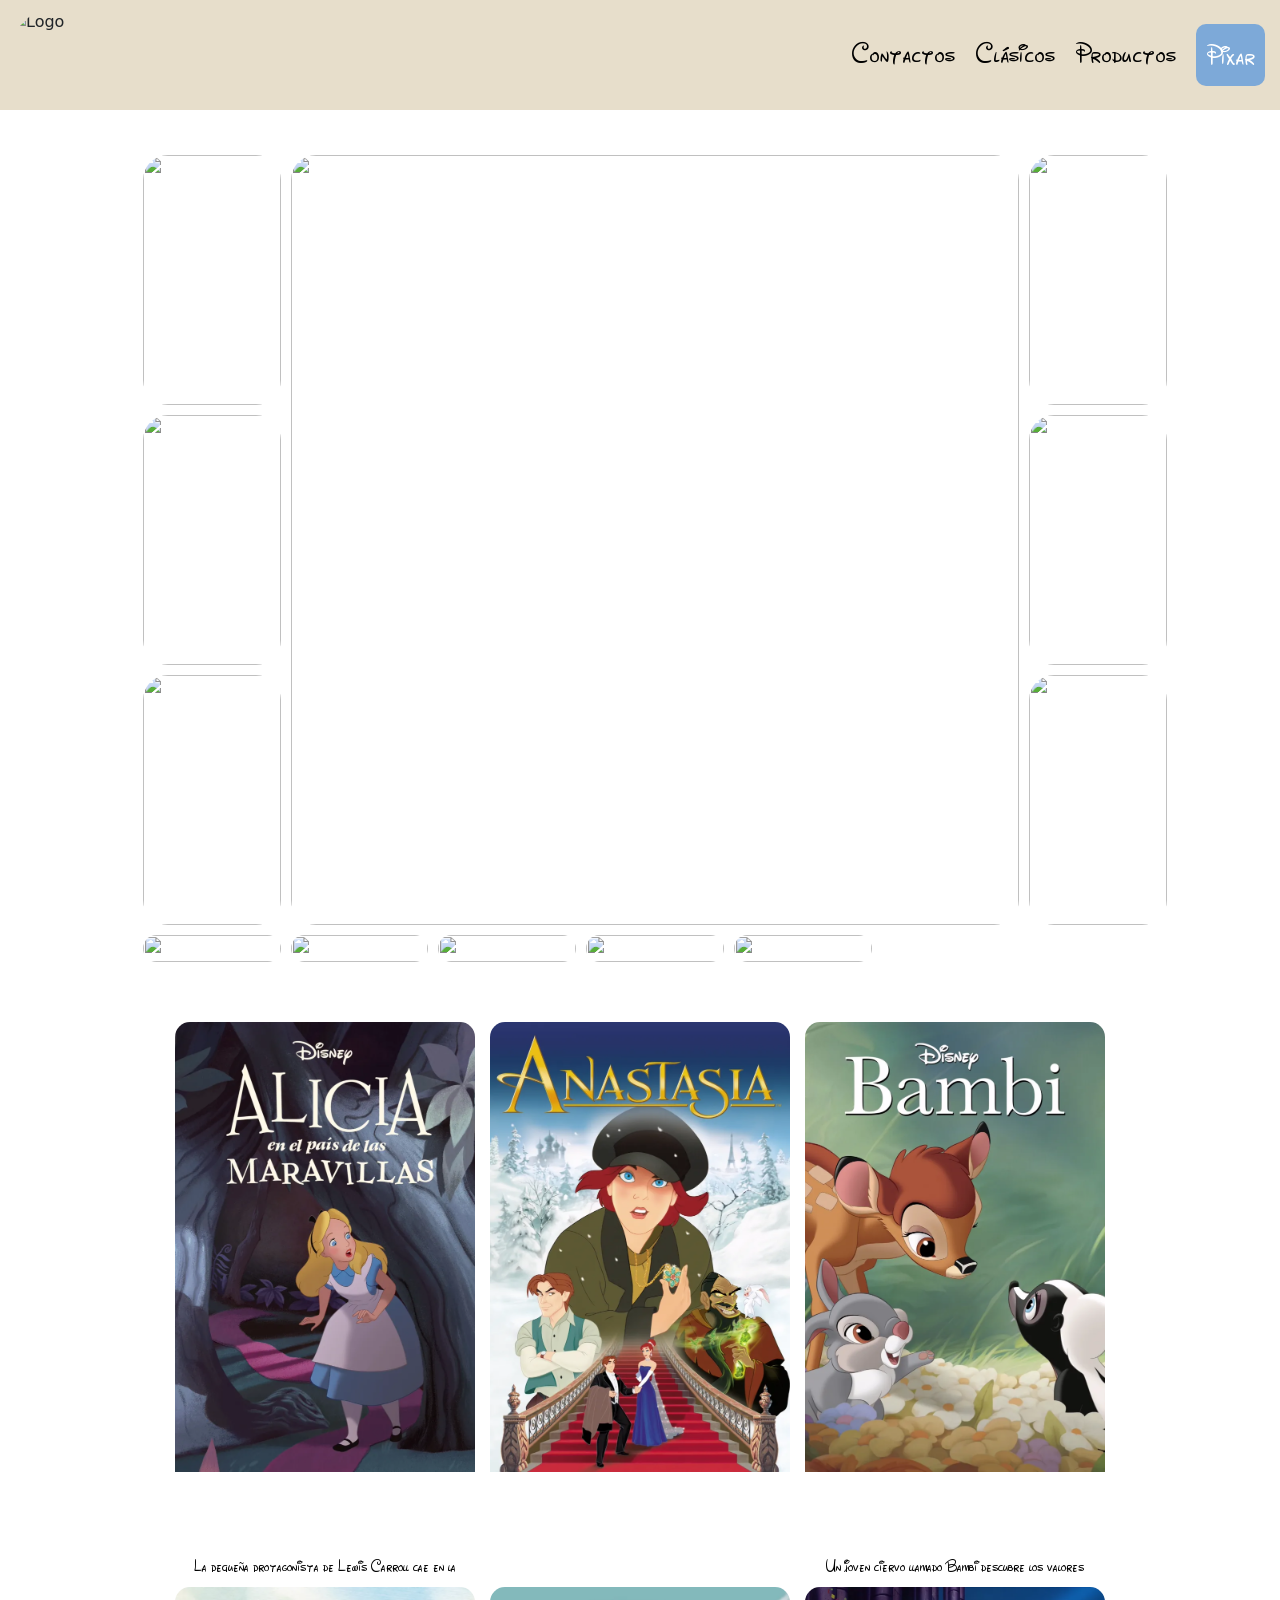
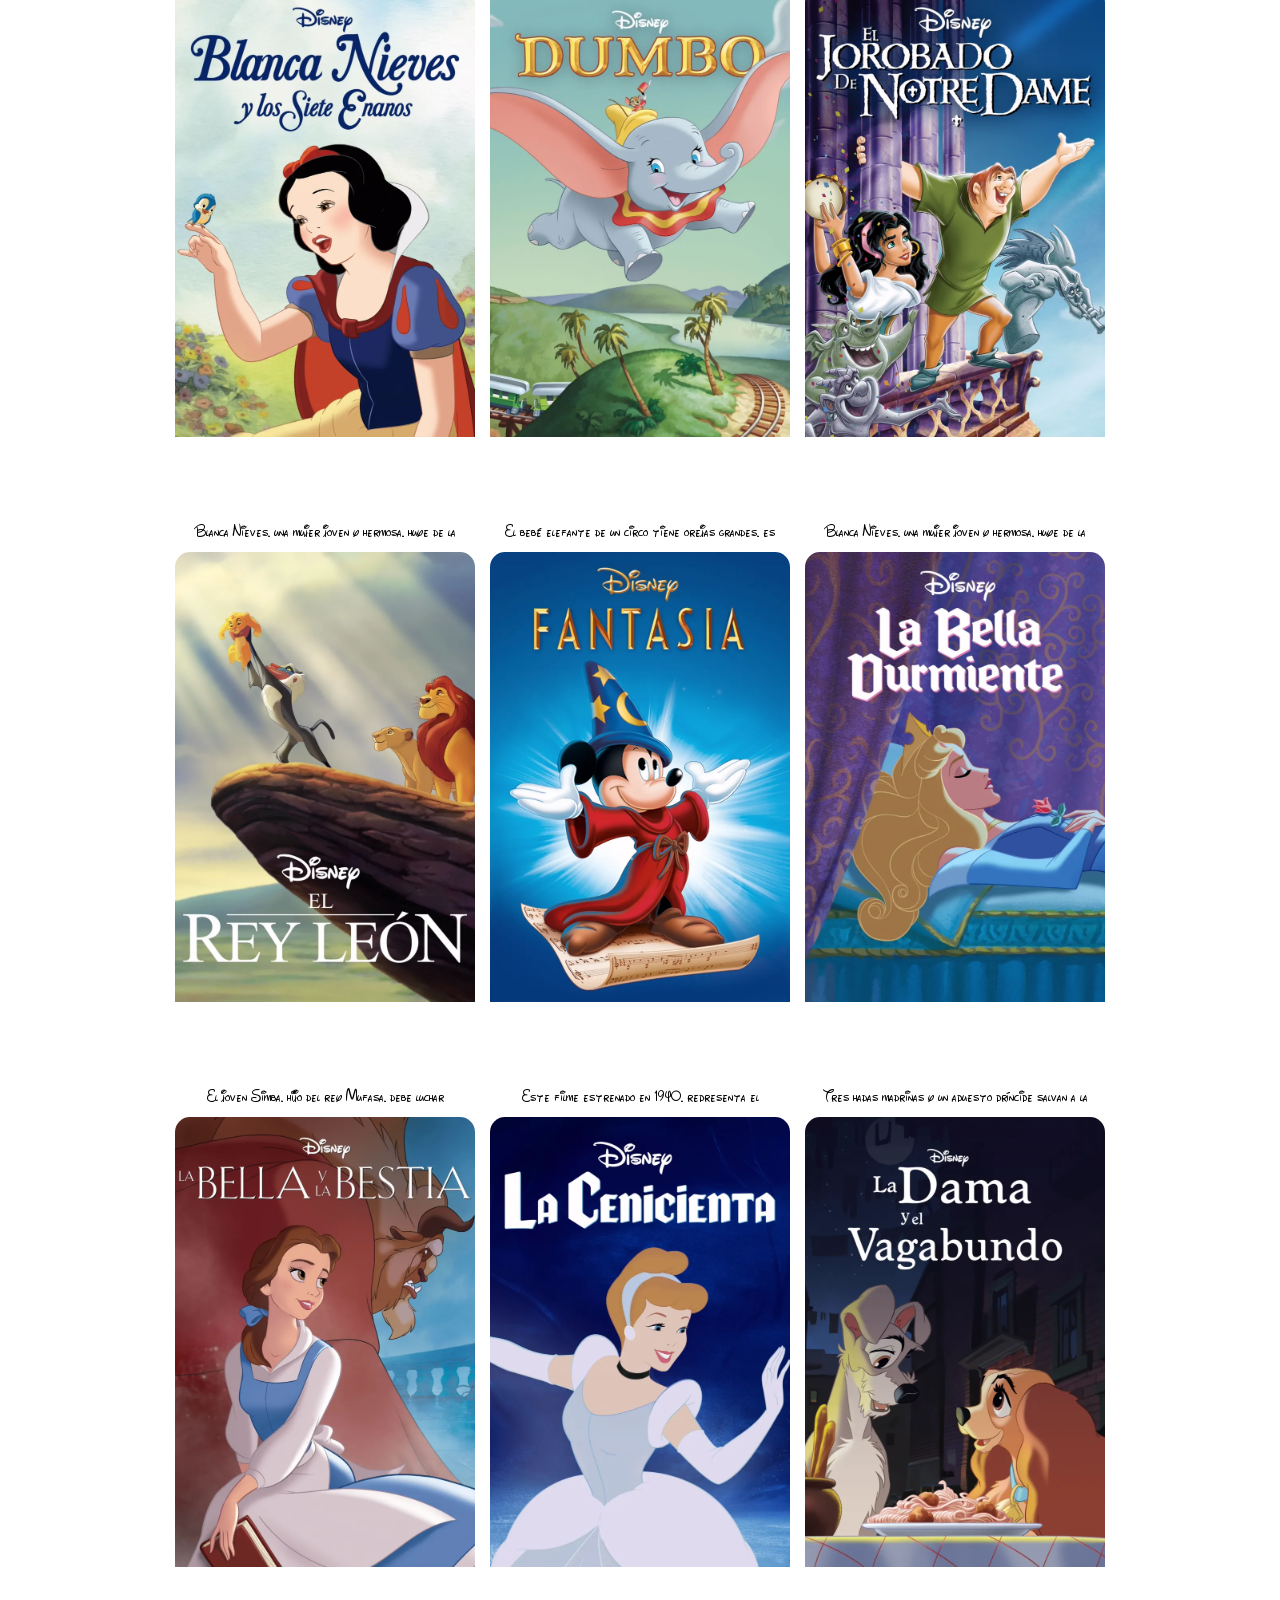
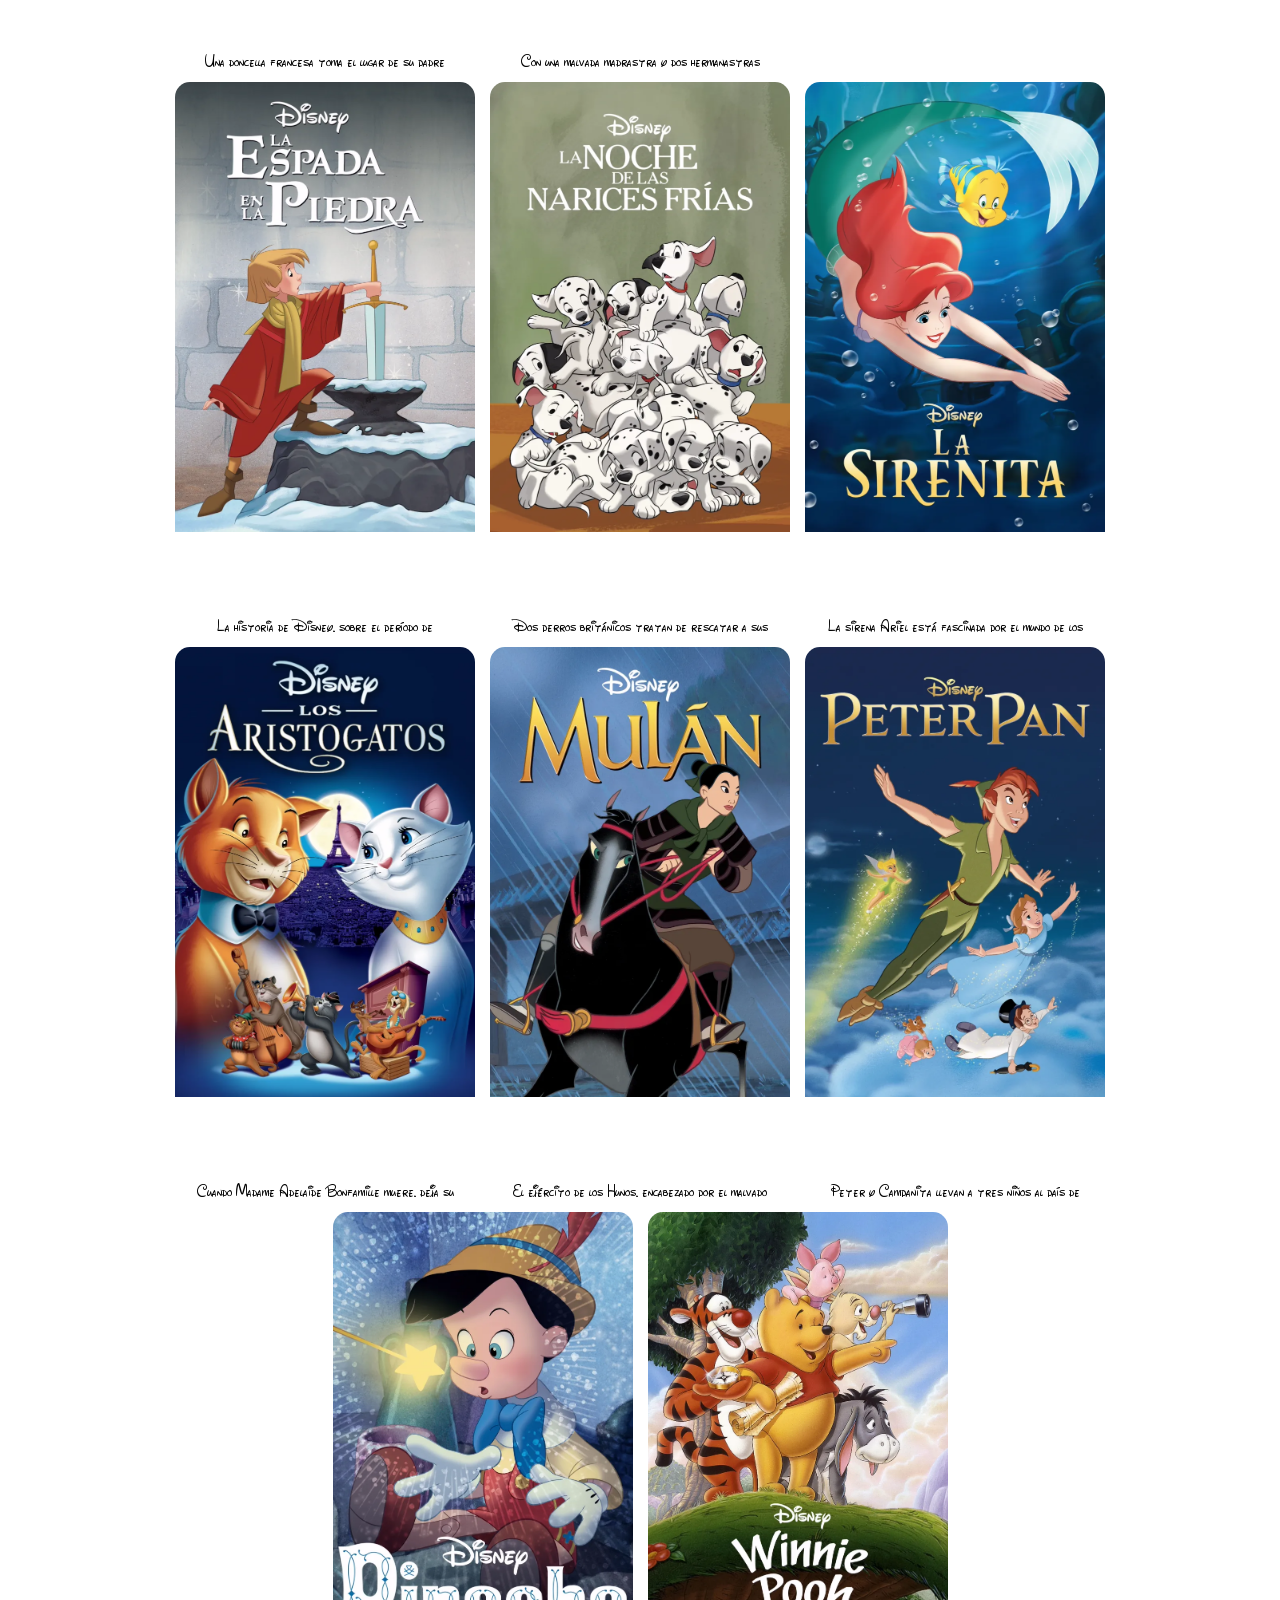
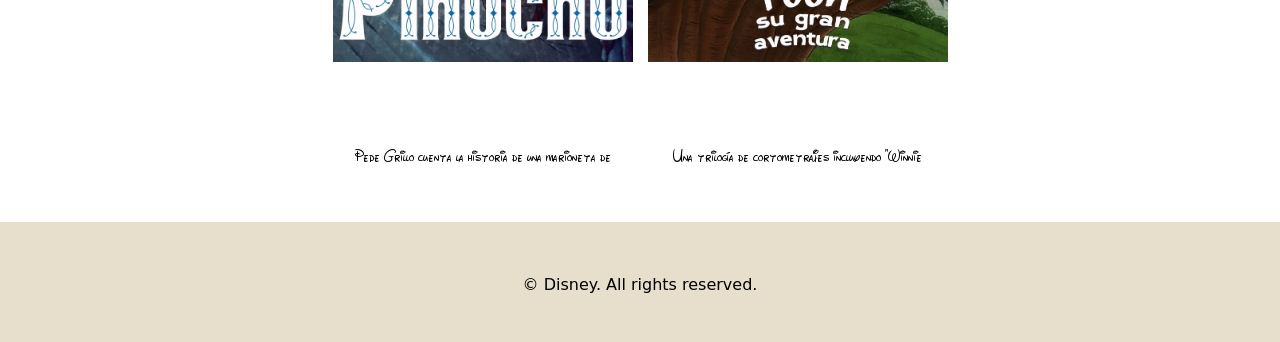
==== Pages/clasicos.html @ 9b80a30b "17:04" ====
<!doctype html>
<html lang="en">
  <head>
    <meta charset="UTF-8" />
    <meta name="viewport" content="width=device-width, initial-scale=1.0" />
    <title>Clásicos</title>
    <link rel="stylesheet" href="../css/style.css" />
    <link
      href="https://cdn.jsdelivr.net/npm/bootstrap@5.3.8/dist/css/bootstrap.min.css"
      rel="stylesheet"
      integrity="sha384-sRIl4kxILFvY47J16cr9ZwB07vP4J8+LH7qKQnuqkuIAvNWLzeN8tE5YBujZqJLB"
      crossorigin="anonymous"
    />
    <link
      href="https://cdn.jsdelivr.net/npm/bootstrap@5.3.8/dist/css/bootstrap.min.css"
      rel="stylesheet"
      integrity="sha384-sRIl4kxILFvY47J16cr9ZwB07vP4J8+LH7qKQnuqkuIAvNWLzeN8tE5YBujZqJLB"
      crossorigin="anonymous"
    />
  </head>
  <body>
    <header class="encabezado">
      <img src="../src/Logo.png" alt="Logo" title="Home" height="100" />
      <nav class="menu">
        <a href="../Pages/contactos.html" class="btn_menu">Contactos</a>
        <a href="../Pages/clasicos.html" class="btn_menu">Clásicos</a>
        <a href="../Pages/productos.html" class="btn_menu">Productos</a>
        <a href="../Pages/pixar.html" class="btn_pixar">Pixar</a>
      </nav>
    </header>

    <main>
      <section class="galeria">
        <div class="img1">
          <img src="../src/galeria/1.png" alt="" />
        </div>
        <div class="img2">
          <img src="../src/galeria/2.png" alt="" />
        </div>
        <div class="img3">
          <img src="../src/galeria/3.png" alt="" />
        </div>
        <div class="img4">
          <img src="../src/galeria/4.png" alt="" />
        </div>
        <div class="img5">
          <img src="../src/galeria/5.png" alt="" />
        </div>
        <div class="img6">
          <img src="../src/galeria/6.png" alt="" />
        </div>
        <div class="img7">
          <img src="../src/galeria/7.png" alt="" />
        </div>
        <div class="img8">
          <img src="../src/galeria/8.png" alt="" />
        </div>
        <div class="img9">
          <img src="../src/galeria/9.png" alt="" />
        </div>
        <div class="img10">
          <img src="../src/galeria/10.png" alt="" />
        </div>
        <div class="img11">
          <img src="../src/galeria/11.png" alt="" />
        </div>
        <div class="img12">
          <img src="../src/galeria/12.png" alt="" />
        </div>
      </section>

      <section class="contenedor_clasicos">

            <div class="clasicos">
                <img src="../src/Clásicos/Peliculas/alicia-en-el-pais-de-las-maravillas.png" alt="">
                <h1>Alicia en el País de las Maravillas</h1>
                <h2>1951 ‧ Infantil/Fantasía ‧ 1h 15m</h2>
                <p>La pequeña protagonista de Lewis Carroll cae en la guarida de un conejo que la lleva a un mundo de criaturas mágicas.</p>
            </div>
            <div class="clasicos">
                <img src="../src/Clásicos/Peliculas/anastasia.png" alt="">
                <h1>Anastasia</h1>
                <h2>1997 ‧ Musical/Aventura ‧ 1h 25m</h2>
                <p>Años después de haber perdido a su familia por un maleficio del malvado Rasputín, una huérfana, que desconoce su propia identidad como princesa, logra reunirse con su abuela en París.</p>
            </div>
            <div class="clasicos">
                <img src="../src/Clásicos/Peliculas/bambi.png" alt="">
                <h1>Bambi</h1>
                <h2>1942 ‧ Infantil/Fantasía ‧ 1h 10m</h2>
                <p>Un joven ciervo llamado Bambi descubre los valores de la vida en su camino hacia la edad adulta. Lo acompañarán sus nuevos amigos.</p>
            </div>
            <div class="clasicos">
                <img src="../src/Clásicos/Peliculas/blancanieves.png" alt="">
                <h1>Blancanieves y los siete enanos</h1>
                <h2>1937 ‧ Fantasía/Musical ‧ 1h 23m</h2>
                <p>Blanca Nieves, una mujer joven y hermosa, huye de la reina malvada y se dirige al bosque, donde conoce a los siete enanos.</p>
            </div>
            <div class="clasicos">
                <img src="../src/Clásicos/Peliculas/dumbo.png" alt="">
                <h1>Dumbo</h1>
                <h2>1941 ‧ Infantil/Musical ‧ 1h 4m</h2>
                <p>El bebé elefante de un circo tiene orejas grandes, es ridiculizado y luego aprende a volar.</p>
            </div>
            <div class="clasicos">
                <img src="../src/Clásicos/Peliculas/el-jorobado-de-notre-dame.png" alt="">
                <h1>El jorobado de Notre Dame</h1>
                <h2>1996 ‧ Infantil/Musical ‧ 1h 31m</h2>
                <p>Blanca Nieves, una mujer joven y hermosa, huye de la reina malvada y se dirige al bosque, donde conoce a los siete enanos.</p>
            </div>
            <div class="clasicos">
                <img src="../src/Clásicos/Peliculas/el-rey-leon.png" alt="">
                <h1>El rey león</h1>
                <h2>1994 ‧ Infantil/Musical ‧ 1h 29m</h2>
                <p>El joven Simba, hijo del rey Mufasa, debe luchar contra su malvado tío Scar para ocupar el trono que dejó su padre asesinado.</p>
            </div>
            <div class="clasicos">
                <img src="../src/Clásicos/Peliculas/fantasia.png" alt="">
                <h1>Fantasía</h1>
                <h2>1940 ‧ Infantil/Musical ‧ 2h 5m</h2>
                <p>Este filme estrenado en 1940, representa el experimento más audaz de Disney hasta la fecha. En el mismo se plasma la visión de Disney al mezclar la imaginación animada con la música clásica. Lo que había comenzado como un vehículo para mejorar la carrera de Mickey Mouse, se ha convertido en todo un clásico de la animación.</p>
            </div>
            <div class="clasicos">
                <img src="../src/Clásicos/Peliculas/la-bella-durmiente.png" alt="">
                <h1>La bella durmiente</h1>
                <h2>1959 ‧ Infantil/Fantasía ‧ 1h 15m</h2>
                <p>Tres hadas madrinas y un apuesto príncipe salvan a la princesa Aurora de la maldición de la bruja Maléfica.</p>
            </div>
            <div class="clasicos">
                <img src="../src/Clásicos/Peliculas/la-bella-y-la-bestia.png" alt="">
                <h1>La bella y la bestia</h1>
                <h2>1991 ‧ Musical/Fantasía ‧ 1h 24m</h2>
                <p>Una doncella francesa toma el lugar de su padre secuestrado en el castillo encantado de un príncipe embrujado, el amor es lo único que podrá devolverle su forma humana</p>
            </div>
            <div class="clasicos">
                <img src="../src/Clásicos/Peliculas/la-cenicienta.png" alt="">
                <h1>La Cenicienta</h1>
                <h2>1950 ‧ Fantasía/Musical ‧ 1h 14m</h2>
                <p>Con una malvada madrastra y dos hermanastras celosas que la mantienen esclavizada y en harapos, Cenicienta no tiene oportunidad de asistir al baile real, hasta que aparece su hada madrina.</p>
            </div>
            <div class="clasicos">
                <img src="../src/Clásicos/Peliculas/la-dama-y-el-vagabundo.png" alt="">
                <h1>La dama y el vagabundo</h1>
                <h2>1955 ‧ Infantil/Romance ‧ 1h 16m</h2>
                <p>La historia clásica animada de Walt Disney, sobre un romance entre una perrita mimada y un perro vagabundo.</p>
            </div>
            <div class="clasicos">
                <img src="../src/Clásicos/Peliculas/la-espada-en-la-piedra.webp" alt="">
                <h1>La espada en la piedra</h1>
                <h2>1963 ‧ Infantil/Musical ‧ 1h 19m</h2>
                <p>La historia de Disney, sobre el período de aprendizaje del rey Arturo con Merlín. Basada en la historia de T.H. White.</p>
            </div>
            <div class="clasicos">
                <img src="../src/Clásicos/Peliculas/la-noche-de-las-narices-frias.png" alt="">
                <h1>La noche de las narices frías</h1>
                <h2>1961 ‧ Infantil/Aventura ‧ 1h 19m</h2>
                <p>Dos perros británicos tratan de rescatar a sus cachorros que fueron secuestrados por Cruella de Ville.</p>
            </div>
            <div class="clasicos">
                <img src="../src/Clásicos/Peliculas/la-sirenita.webp" alt="">
                <h1>La sirenita</h1>
                <h2>1989 ‧ Infantil/Musical ‧ 1h 23m</h2>
                <p>La sirena Ariel está fascinada por el mundo de los humanos, pero su padre le prohíbe relacionarse con ellos. En un viaje secreto, se enamora de un humano y recurre a una perversa hechicera para que, mediante un conjuro, su amor triunfe.</p>
            </div>
            <div class="clasicos">
                <img src="../src/Clásicos/Peliculas/los-aristogatos.webp" alt="">
                <h1>Los aristogatos</h1>
                <h2>1970 ‧ Infantil/Comedia ‧ 1h 18m</h2>
                <p>Cuando Madame Adelaide Bonfamille muere, deja su fortuna a su gato. Esto enfurece a su mayordomo Edgar, quien tiene planes malvados, incluida la muerte inmediata de la gata Duquesa y sus tres gatitos.</p>
            </div>
            <div class="clasicos">
                <img src="../src/Clásicos/Peliculas/mulan.png" alt="">
                <h1>Mulan</h1>
                <h2>1998 ‧ Infantil/Musical ‧ 1h 28m</h2>
                <p>El ejército de los Hunos, encabezado por el malvado Shun Yiu, quiere conquistar China. El emperador obliga a todos los varones a alistarse en el Ejército para proteger el imperio. Por otra parte, Mulán es una chica joven y valiente que vive en una aldea. Su padre está enfermo, pero a pesar de ello quiere luchar por su país. Mulán no lo va a consentir y se fugará de casa con la intención de hacerse pasar por un chico y combatir en lugar de su padre.</p>
            </div>
            <div class="clasicos">
                <img src="../src/Clásicos/Peliculas/peter-pan.png" alt="">
                <h1>Peter Pan</h1>
                <h2>1953 ‧ Infantil/Fantasía ‧ 1h 16m</h2>
                <p>Peter y Campanita llevan a tres niños al país de Nunca Jamás para ver a los niños perdidos, a los indios, al capitán Garfio y a sus piratas.</p>
            </div>
            <div class="clasicos">
                <img src="../src/Clásicos/Peliculas/pinocho.png" alt="">
                <h1>Pinocho</h1>
                <h2>1940 ‧ Infantil/Fantasía ‧ 1h 28m</h2>
                <p>Pepe Grillo cuenta la historia de una marioneta de madera que tiene la oportunidad de convertirse en un chico real.</p>
            </div>
            <div class="clasicos">
                <img src="../src/Clásicos/Peliculas/winnie-pooh.png" alt="">
                <h1>Las aventuras de Winnie Pooh</h1>
                <h2>1977 ‧ Infantil/Musical ‧ 1h 14m</h2>
                <p>Una trilogía de cortometrajes incluyendo "Winnie the Pooh and the Blustery Day". Ganadora de un Óscar.</p>
            </div>
        </section>
    </main>

    <footer>
      <div class="infofooter">
        <img src="../src/Logo.png" alt="" />
        <p>© Disney. All rights reserved.</p>
      </div>
    </footer>

    <script
      src="https://cdn.jsdelivr.net/npm/bootstrap@5.3.8/dist/js/bootstrap.bundle.min.js"
      integrity="sha384-FKyoEForCGlyvwx9Hj09JcYn3nv7wiPVlz7YYwJrWVcXK/BmnVDxM+D2scQbITxI"
      crossorigin="anonymous"
    ></script>
    <script
      src="https://cdn.jsdelivr.net/npm/bootstrap@5.3.8/dist/js/bootstrap.bundle.min.js"
      integrity="sha384-FKyoEForCGlyvwx9Hj09JcYn3nv7wiPVlz7YYwJrWVcXK/BmnVDxM+D2scQbITxI"
      crossorigin="anonymous"
    ></script>
  </body>
</html>
---- css/style.css ----
@font-face {
    font-family: "disneyfont";
    src: url("Fuentes/disneyfont.ttf") format("truetype");
}

* {
    margin: 0;
    padding: 0;
    box-sizing: border-box;
}

body {
    background: #f4eee2;
}

.fondo {
    width: 100%;
    height: 98vh;
    background-color: #f4eee2;
    object-fit: contain;
    animation: opacity 0.8s ease, filter 0.8s ease-in-out, transform 0.8s ease-in-out;
}

.inicio {
    opacity: 0;
    filter: blur(10px);
    transform: scale(1, 0);
}

.encabezado {
    height: 110px;
    display: flex;
    justify-content: space-between;
    background-color: #e7decb;
}

.encabezado img {
    border-radius: 50%;
    width: 85px;
    height: 85px;
    object-fit: contain;
    margin: 10px;
    transition: 0.5s ease-in-out;
}

.encabezado img:hover {
    filter: drop-shadow(1px 1px 1px black);
    transform: scale(0.9);
}

.menu {
    display: flex;
    justify-content: center;
    align-items: center;
    margin-right: 5px;
    gap: 10px;
}

.menu a {
    margin-right: 10px;
    text-decoration: none;
    font-family: "disneyfont", sans-serif;
    font-size: 28px;
    color: #000000;
    transition: all 1s ease-in-out;
}

.btn_menu {
    padding-bottom: 5px;
}

.btn_menu:hover {
    border-bottom: 5px solid black;
}

.btn_pixar {
    padding: 10px;
    background: #7da9d8;
    border-radius: 10px;
    color: #ffffff !important;
}

.btn_pixar:hover {
    border-bottom: 5px solid;
    border-bottom: 5px solid #798c9f;
}

/* Home */

.carrusel {
        box-shadow: 10px 10px 15px #000000;
}

.carrusel img {
    height: 600px;
    object-fit: cover;
}

/* Clásicos */

.contenedor_clasicos {
    width: 95%;
    margin: 60px auto;
    display: flex;
    justify-content: center;
    gap: 15px;
    flex-wrap: wrap;
}

.clasicos {
    width: 300px;
    height: 550px;
    border-radius: 15px;
    overflow: hidden;
    text-align: center;
    color: white;
    box-shadow: 0 0 15px rgba(255,255,255,.1);
    animation: mover 2s linear forwards;
    opacity: 0;
    animation-timeline: view();
    animation-range: entry 0;
}

@keyframes mover {
    from {
        opacity: 0;
        scale: 0.5;
    }
    to {
        opacity: 1;
        scale: 1;
    }
}

.clasicos:hover{
    transform: translateY(-150px);
    box-shadow: 0 0 25px rgba(255,255,255,.3);
}

.clasicos img{
    width: 100%;
    height: 450px;
    object-fit: cover;
}

.clasicos h1{
    margin-top: 5px;
    font-size: 20px;
    font-weight: bold;
    font-family: "disneyfont", sans-serif;
}

.clasicos h2{
    margin-top: 5px;
    font-size: 18px;
}

.clasicos p{
    padding: 15px;
    color: #000000;
    line-height: 1.5;
    font-family: "disneyfont", sans-serif;
}

.img1 {
    grid-area: img1;
}

.img2 {
    grid-area: img2;
}

.img3 {
    grid-area: img3;
}

.img4 {
    grid-area: img4;
}

.img5 {
    grid-area: img5;
}

.img6 {
    grid-area: img6;
}

.img7 {
    grid-area: img7;
}


.galeria {
    width: 100%;
    height: 100%;
    margin: 45px 15px;
    display: grid;
    grid-template-areas: 
    "img1 img7 img7 img7 img7 img7 img4"
    "img2 img7 img7 img7 img7 img7 img5"
    "img3 img7 img7 img7 img7 img7 img6";
    grid-template-columns: repeat(7,1fr);
    grid-template-rows: repeat(3,250px);
    gap: 10px;
    padding: 0 10%;
}

.galeria img {
    width: 100%;
    height: 100%;
    object-fit: cover;
    display: block;
    border-radius: 25px;
    transition: 1s ease-in-out;
}

.galeria img:hover {
    transform: scale(0.9);
    box-shadow: 3px 2px 5px rgb(0, 0, 0);
}

/* Contactos */ 

.contenedor_contactos {
    width: 1000px;
    height: 750px;
    border-radius: 10px;
    background-color: #eeeeee;
    padding: 20px;
    margin: 50px auto;
    display: flex;
    box-shadow: 5px 5px 10px #0e0c0c;   
}

.contenedor_contactos img {
    border-radius: 20px 0 0 20px;
    width: 150px;
}

form {
    padding: 20px;
    width: 85%;
}

form label {
    font-family: "disneyfont", sans-serif;
    font-size: 28px;
    color: #000000;
}

form input {
    width: 98%;
    border-radius: 10px;
    margin: 15px 0;
}

form textarea {
    font-size: 22px;
    width: 98%;
    height: 190px;
    border-radius: 15px;
    margin: 15px 0;
}

form button {
    height: 40px;
    width: 98%;
    border-radius: 15px;
    background-color: #480800;
    font-family: "disneyfont", sans-serif;
    font-size: 28px;
    color: #ffffff;
    transition: 0.5s ease-in-out;
}

form button:hover {
    background: linear-gradient(to right, #7C1009, #480800);
    transform: scale(0.9);
    box-shadow: 1px 1px 3px black;
}

footer {
    height: 120px;
    background: #e7decb;
    width: 100%;    
    padding: 15px;
}

.infofooter { 
    display: flex;
    justify-content: center;
}

.infofooter img {
    margin: 0px;
    height: 85px;
    width: auto;
    transition: 0.5s ease-in-out;
}

.infofooter img:hover {
    filter: drop-shadow(1px 1px 1px black);
    transform: scale(1.1);
}

.infofooter p {
    margin: 35px;
    font-family: 20px;
    line-height: 25px;
    color: #000000;
}
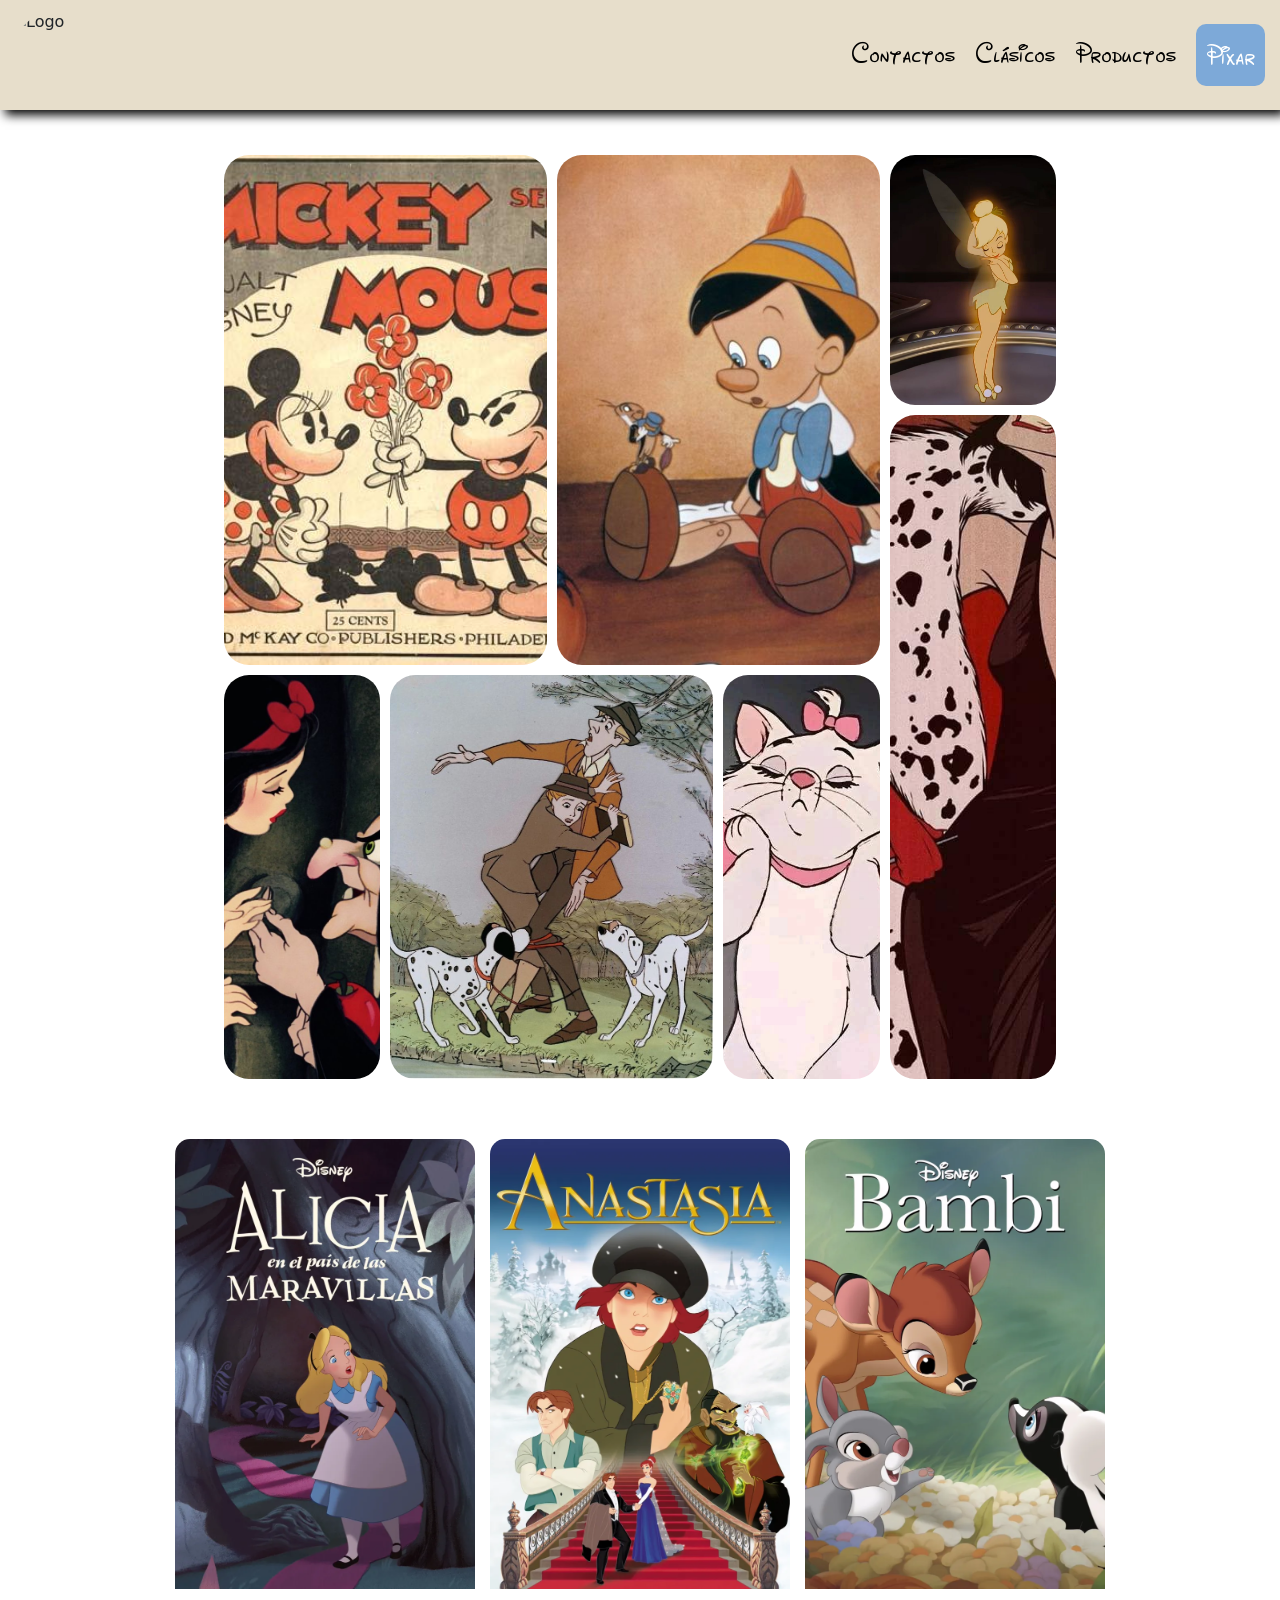
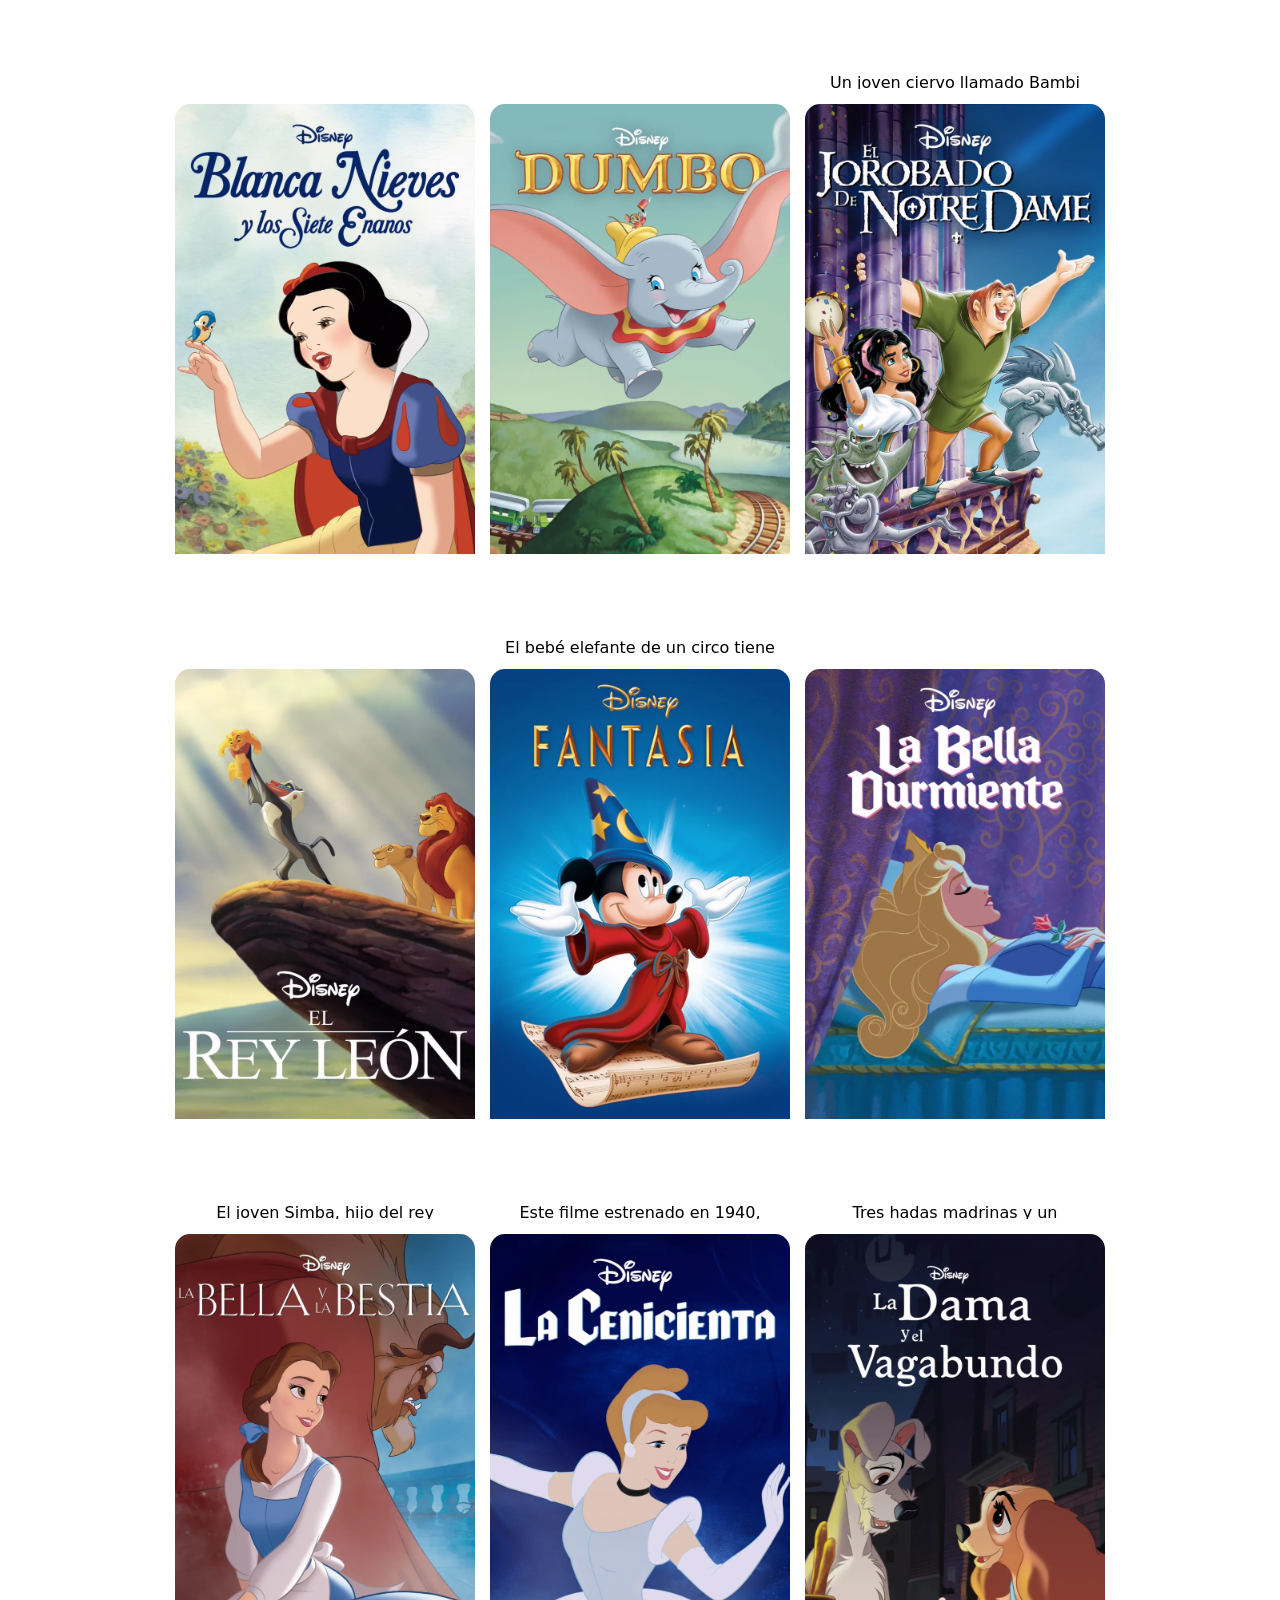
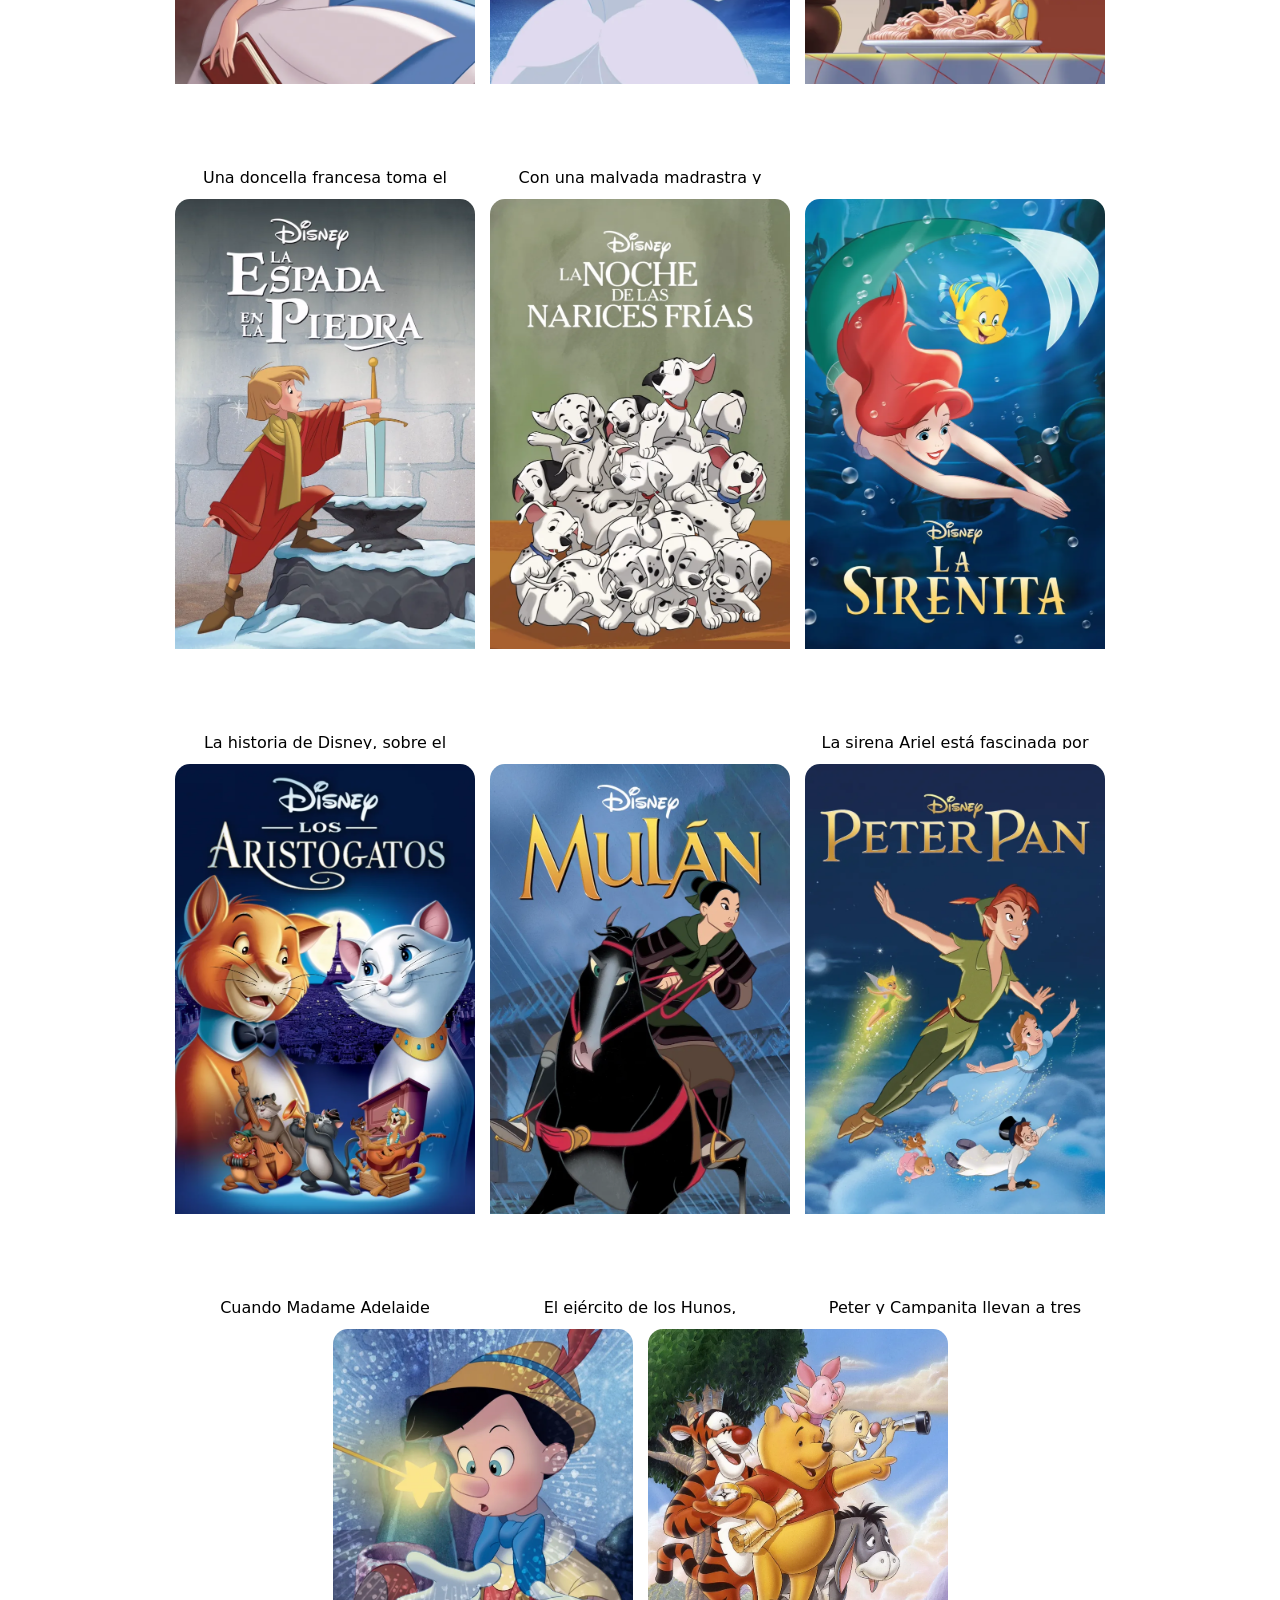
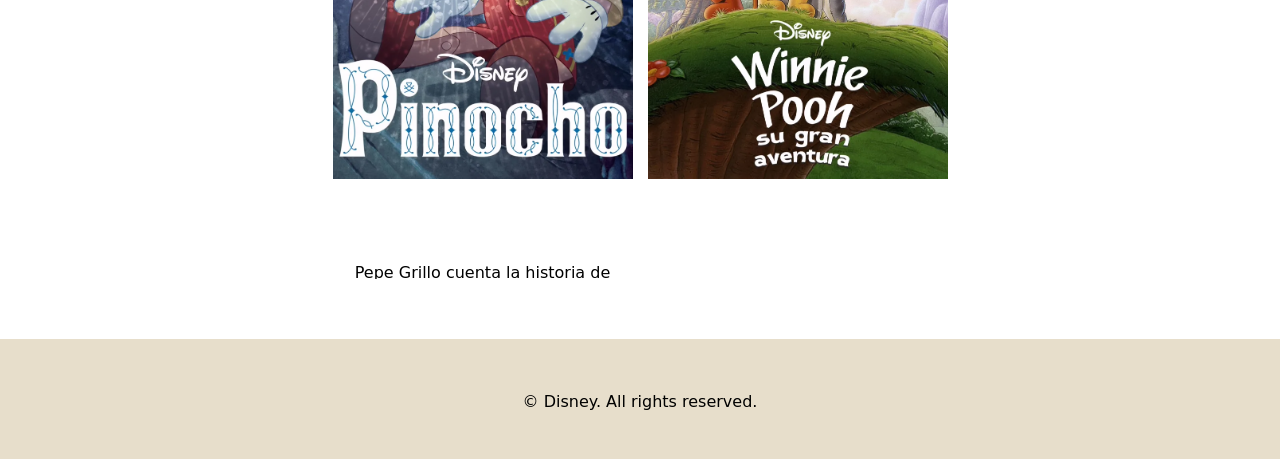
==== commit 0fdc3da1: "12:23" ====
--- a/Pages/clasicos.html
+++ b/Pages/clasicos.html
@@ -32,40 +32,25 @@
     <main>
       <section class="galeria">
         <div class="img1">
-          <img src="../src/galeria/1.png" alt="" />
+          <img src="../src/Clásicos/Galeria/1.png" alt="" />
         </div>
         <div class="img2">
-          <img src="../src/galeria/2.png" alt="" />
+          <img src="../src/Clásicos/Galeria/2.png" alt="" />
         </div>
         <div class="img3">
-          <img src="../src/galeria/3.png" alt="" />
+          <img src="../src/Clásicos/Galeria/3.png" alt="" />
         </div>
         <div class="img4">
-          <img src="../src/galeria/4.png" alt="" />
+          <img src="../src/Clásicos/Galeria/4.png" alt="" />
         </div>
         <div class="img5">
-          <img src="../src/galeria/5.png" alt="" />
+          <img src="../src/Clásicos/Galeria/5.png" alt="" />
         </div>
         <div class="img6">
-          <img src="../src/galeria/6.png" alt="" />
+          <img src="../src/Clásicos/Galeria/6.png" alt="" />
         </div>
         <div class="img7">
-          <img src="../src/galeria/7.png" alt="" />
-        </div>
-        <div class="img8">
-          <img src="../src/galeria/8.png" alt="" />
-        </div>
-        <div class="img9">
-          <img src="../src/galeria/9.png" alt="" />
-        </div>
-        <div class="img10">
-          <img src="../src/galeria/10.png" alt="" />
-        </div>
-        <div class="img11">
-          <img src="../src/galeria/11.png" alt="" />
-        </div>
-        <div class="img12">
-          <img src="../src/galeria/12.png" alt="" />
+          <img src="../src/Clásicos/Galeria/7.png" alt="" />
         </div>
       </section>
 
--- a/css/style.css
+++ b/css/style.css
@@ -32,12 +32,13 @@
     display: flex;
     justify-content: space-between;
     background-color: #e7decb;
+    box-shadow: 5px 5px 10px #000000;
 }
 
 .encabezado img {
     border-radius: 50%;
-    width: 85px;
-    height: 85px;
+    width: 100px;
+    height: 100px;
     object-fit: contain;
     margin: 10px;
     transition: 0.5s ease-in-out;
@@ -88,7 +89,7 @@
 /* Home */
 
 .carrusel {
-        box-shadow: 10px 10px 15px #000000;
+    box-shadow: 10px 10px 15px #000000;
 }
 
 .carrusel img {
@@ -109,7 +110,7 @@
 
 .clasicos {
     width: 300px;
-    height: 550px;
+    height: 550px; 
     border-radius: 15px;
     overflow: hidden;
     text-align: center;
@@ -147,7 +148,6 @@
     margin-top: 5px;
     font-size: 20px;
     font-weight: bold;
-    font-family: "disneyfont", sans-serif;
 }
 
 .clasicos h2{
@@ -159,7 +159,6 @@
     padding: 15px;
     color: #000000;
     line-height: 1.5;
-    font-family: "disneyfont", sans-serif;
 }
 
 .img1 {
@@ -192,15 +191,16 @@
 
 
 .galeria {
-    width: 100%;
-    height: 100%;
-    margin: 45px 15px;
+    width: 85%;
+    height: 90%;
+    margin: 45px auto;
     display: grid;
     grid-template-areas: 
-    "img1 img7 img7 img7 img7 img7 img4"
-    "img2 img7 img7 img7 img7 img7 img5"
-    "img3 img7 img7 img7 img7 img7 img6";
-    grid-template-columns: repeat(7,1fr);
+    "img1 img1 img6 img6 img7 img7"
+    "img1 img1 img6 img6 img2 img2"
+    "img5 img3 img3 img4 img2 img2"
+    "img5 img3 img3 img4 img2 img2";
+    grid-template-columns: repeat(5,1fr);
     grid-template-rows: repeat(3,250px);
     gap: 10px;
     padding: 0 10%;
@@ -222,11 +222,18 @@
 
 /* Contactos */ 
 
+.Contactos_body {
+    background-image: url("../src/Fondos/Fondo_contactos.jpg");
+    background-repeat: no-repeat; 
+    background-size: cover;
+    background-position: center;
+}
+
 .contenedor_contactos {
-    width: 1000px;
+    width: 750px;
     height: 750px;
     border-radius: 10px;
-    background-color: #eeeeee;
+    background-color: #f6f6f6;
     padding: 20px;
     margin: 50px auto;
     display: flex;
@@ -240,7 +247,7 @@
 
 form {
     padding: 20px;
-    width: 85%;
+    width: 100%;
 }
 
 form label {
@@ -250,24 +257,27 @@
 }
 
 form input {
-    width: 98%;
+    font-size: 18px;
+    width: 100%;
     border-radius: 10px;
     margin: 15px 0;
+    padding: 10px;
 }
 
 form textarea {
-    font-size: 22px;
-    width: 98%;
+    font-size: 18px;
+    width: 100%;
     height: 190px;
     border-radius: 15px;
     margin: 15px 0;
+    padding: 10px;
 }
 
 form button {
     height: 40px;
-    width: 98%;
+    width: 100%;
     border-radius: 15px;
-    background-color: #480800;
+    background-color: #E11B22;
     font-family: "disneyfont", sans-serif;
     font-size: 28px;
     color: #ffffff;
@@ -275,9 +285,9 @@
 }
 
 form button:hover {
-    background: linear-gradient(to right, #7C1009, #480800);
-    transform: scale(0.9);
-    box-shadow: 1px 1px 3px black;
+    background: linear-gradient(to right, #83120a, #E11B22);
+    transform: scale(1);
+    box-shadow: 1px 1px 3px rgb(89, 88, 88);
 }
 
 footer {
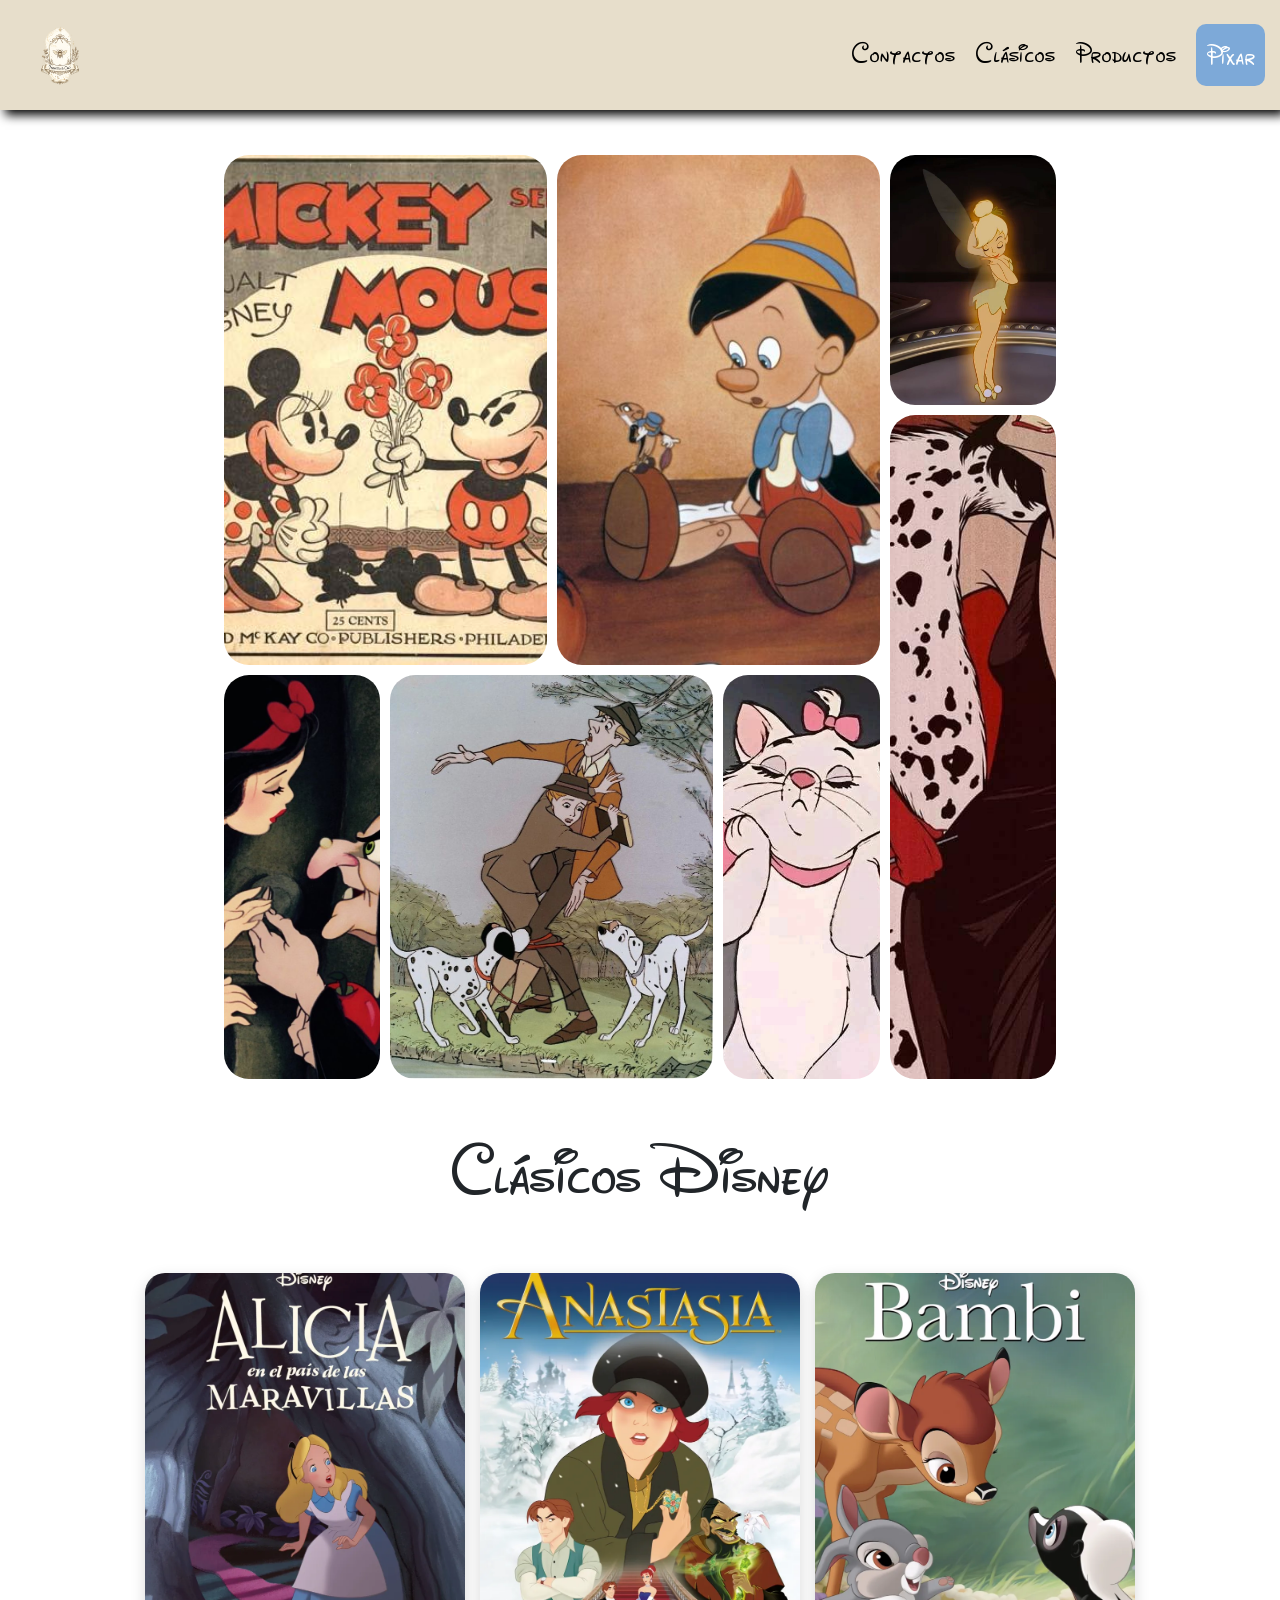
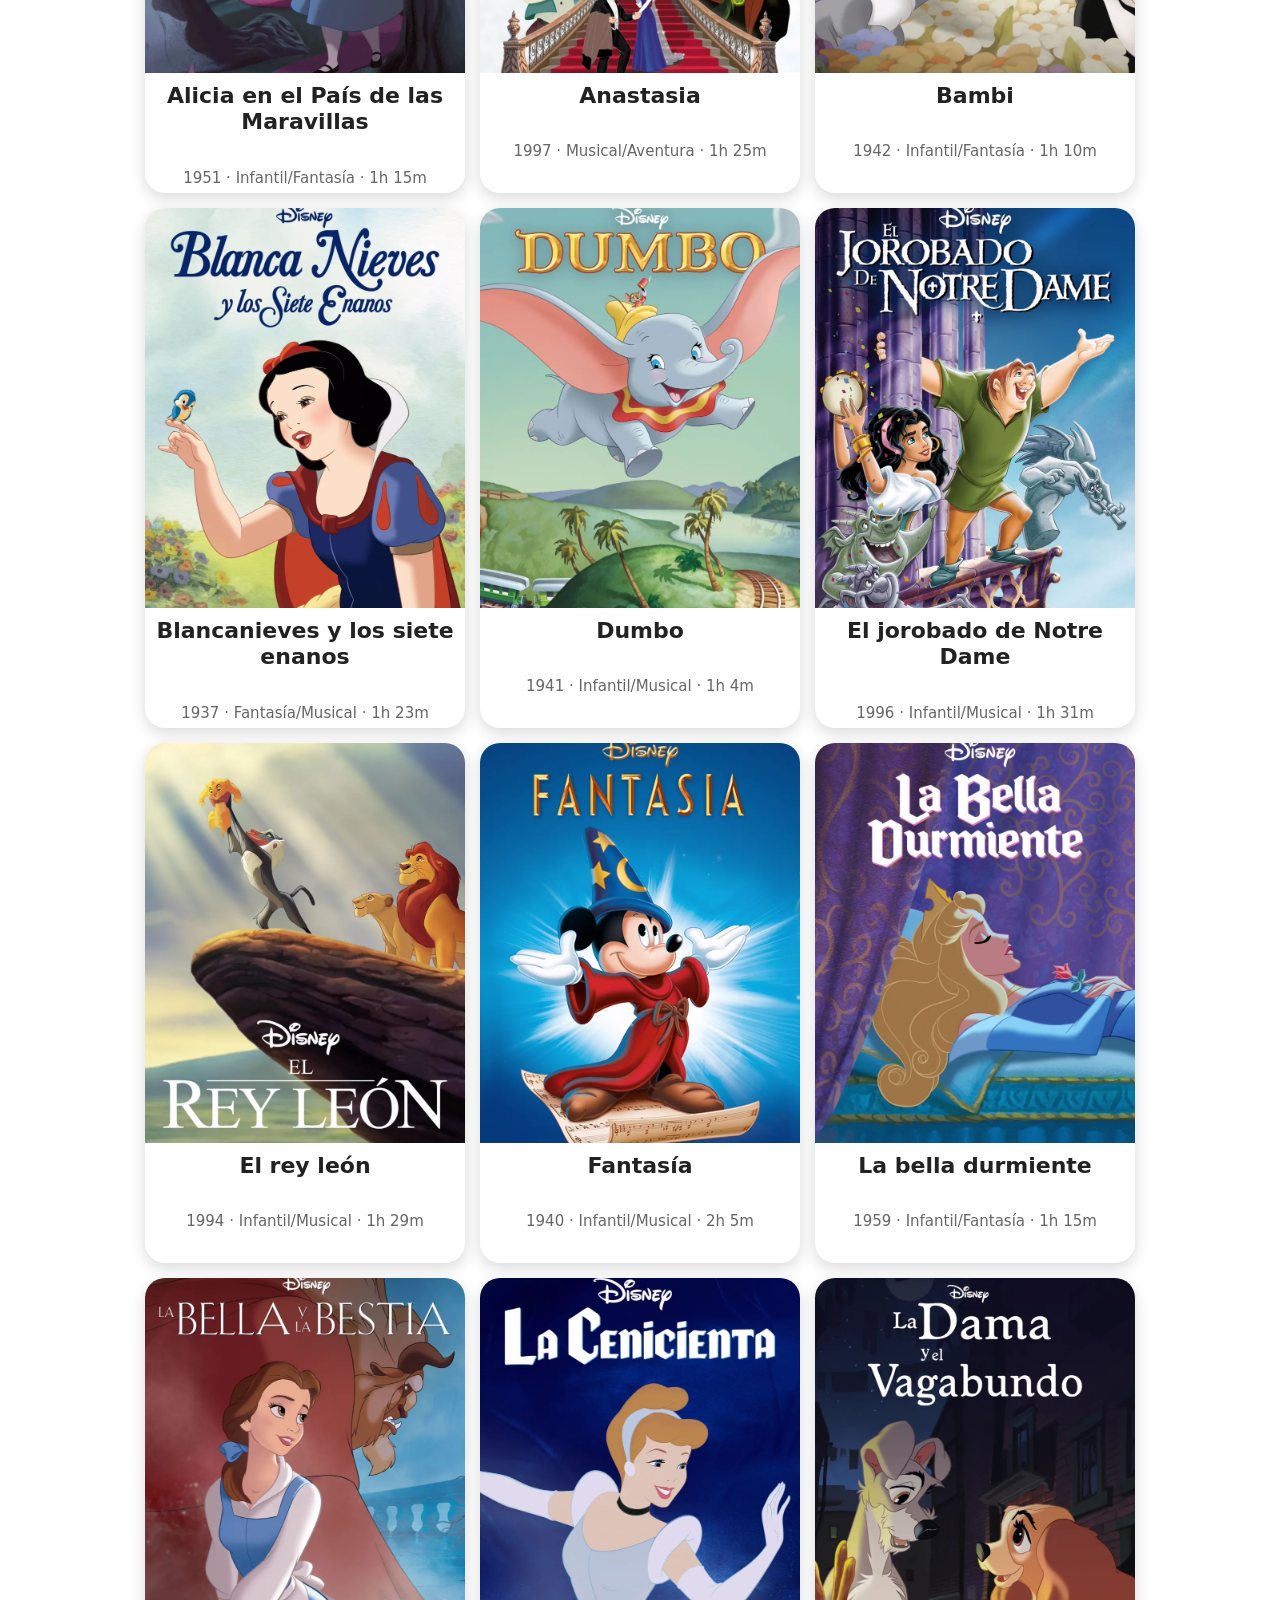
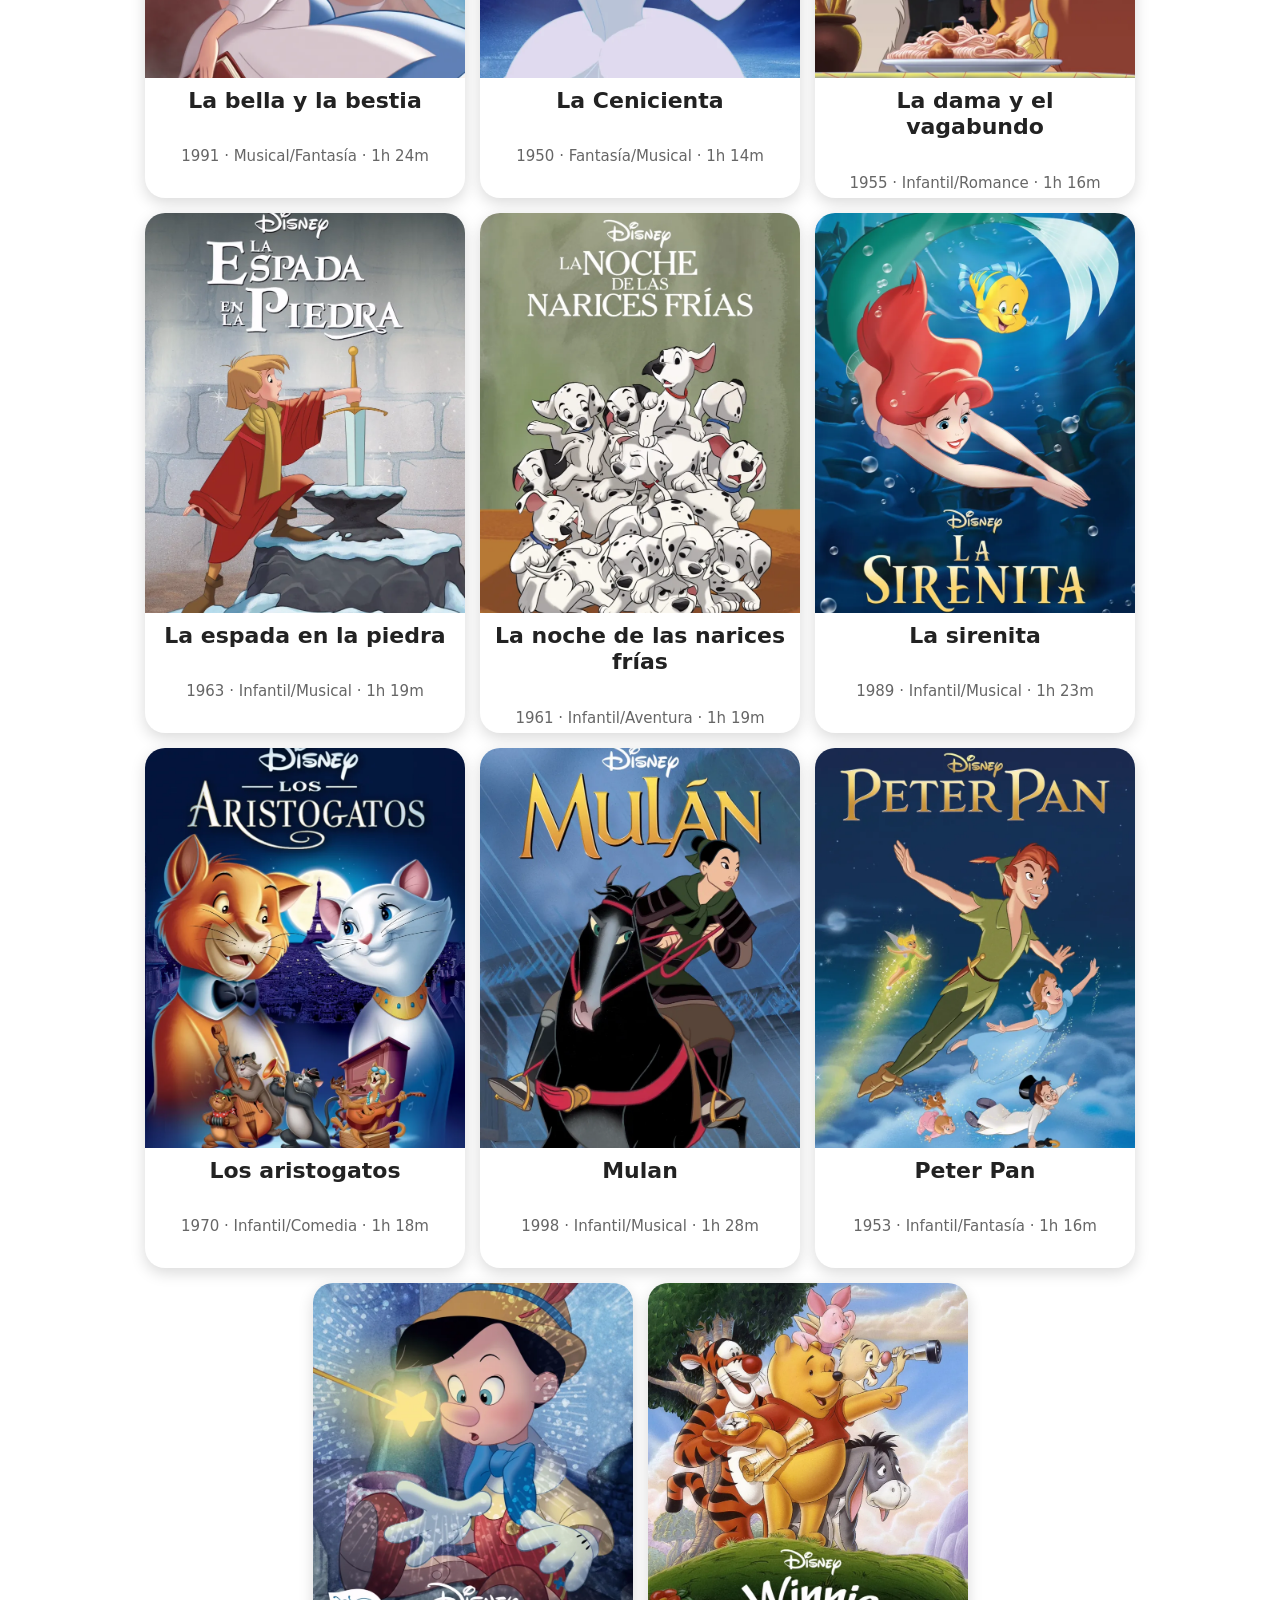
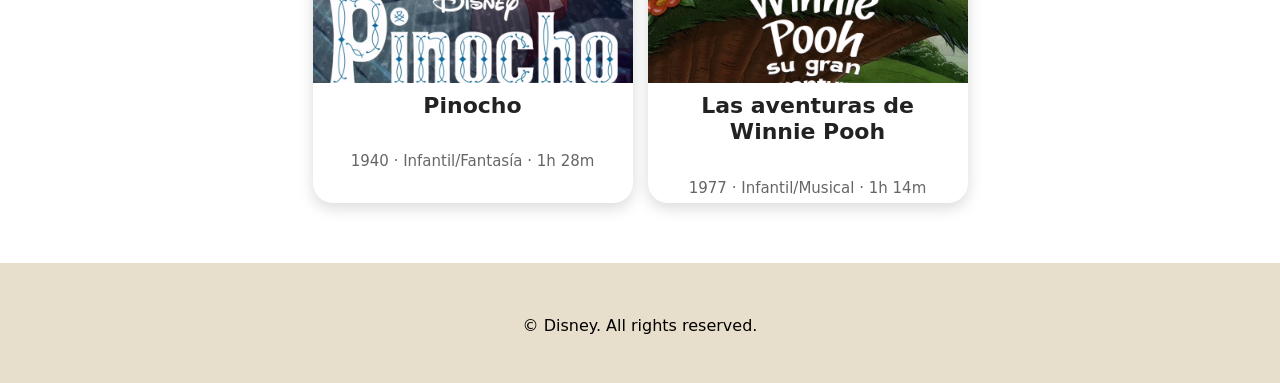
==== commit 5db156ff: "keyframes" ====
--- a/Pages/clasicos.html
+++ b/Pages/clasicos.html
@@ -11,16 +11,10 @@
       integrity="sha384-sRIl4kxILFvY47J16cr9ZwB07vP4J8+LH7qKQnuqkuIAvNWLzeN8tE5YBujZqJLB"
       crossorigin="anonymous"
     />
-    <link
-      href="https://cdn.jsdelivr.net/npm/bootstrap@5.3.8/dist/css/bootstrap.min.css"
-      rel="stylesheet"
-      integrity="sha384-sRIl4kxILFvY47J16cr9ZwB07vP4J8+LH7qKQnuqkuIAvNWLzeN8tE5YBujZqJLB"
-      crossorigin="anonymous"
-    />
   </head>
   <body>
     <header class="encabezado">
-      <img src="../src/Logo.png" alt="Logo" title="Home" height="100" />
+     <a href="../Pages/home.html"> <img src="../src/Logo/Logo.png" alt="Logo" title="Home" /> </a>
       <nav class="menu">
         <a href="../Pages/contactos.html" class="btn_menu">Contactos</a>
         <a href="../Pages/clasicos.html" class="btn_menu">Clásicos</a>
@@ -53,7 +47,9 @@
           <img src="../src/Clásicos/Galeria/7.png" alt="" />
         </div>
       </section>
-
+    <section class="titulo_clasicos">
+      <h1>Clásicos Disney</h1>
+    </section>
       <section class="contenedor_clasicos">
 
             <div class="clasicos">
@@ -191,10 +187,5 @@
       integrity="sha384-FKyoEForCGlyvwx9Hj09JcYn3nv7wiPVlz7YYwJrWVcXK/BmnVDxM+D2scQbITxI"
       crossorigin="anonymous"
     ></script>
-    <script
-      src="https://cdn.jsdelivr.net/npm/bootstrap@5.3.8/dist/js/bootstrap.bundle.min.js"
-      integrity="sha384-FKyoEForCGlyvwx9Hj09JcYn3nv7wiPVlz7YYwJrWVcXK/BmnVDxM+D2scQbITxI"
-      crossorigin="anonymous"
-    ></script>
   </body>
 </html>
--- a/css/style.css
+++ b/css/style.css
@@ -99,6 +99,16 @@
 
 /* Clásicos */
 
+.titulo_clasicos{
+    text-align:center;
+    margin:50px 0;
+}
+
+.titulo_clasicos h1{
+    font-family:"disneyfont";
+    font-size:70px;
+}
+
 .contenedor_clasicos {
     width: 95%;
     margin: 60px auto;
@@ -109,15 +119,19 @@
 }
 
 .clasicos {
-    width: 300px;
-    height: 550px; 
+    width: 320px;
+    height: 520px; 
     border-radius: 15px;
+    background: white;
     overflow: hidden;
+    border-radius: 20px;
     text-align: center;
     color: white;
-    box-shadow: 0 0 15px rgba(255,255,255,.1);
+    box-shadow: 0 5px 15px rgba(0,0,0,.15);
     animation: mover 2s linear forwards;
+    transition: 0.4s;
     opacity: 0;
+    position: relative;
     animation-timeline: view();
     animation-range: entry 0;
 }
@@ -134,31 +148,34 @@
 }
 
 .clasicos:hover{
-    transform: translateY(-150px);
-    box-shadow: 0 0 25px rgba(255,255,255,.3);
+    transform: translateY(-10px);
+    box-shadow: 0 15px 30px rgba(0,0,0,.25);
 }
 
 .clasicos img{
     width: 100%;
-    height: 450px;
+    height: 400px;
     object-fit: cover;
 }
 
 .clasicos h1{
-    margin-top: 5px;
-    font-size: 20px;
+    padding: 10px;
+    font-size: 22px;
     font-weight: bold;
+    color: #222;
 }
 
 .clasicos h2{
-    margin-top: 5px;
-    font-size: 18px;
+    padding: 15px;
+    font-size: 15px;
+    color: #666;
 }
 
 .clasicos p{
-    padding: 15px;
-    color: #000000;
-    line-height: 1.5;
+    font-size: 15px;
+    padding: 10px;
+    color: #444;
+    overflow: hidden;
 }
 
 .img1 {
@@ -320,3 +337,259 @@
     line-height: 25px;
     color: #000000;
 }
+
+/* Productos */
+
+.productos{
+    width: 95%;
+    margin: 30px auto;
+    display: flex;
+    gap: 25px;
+    align-items: flex-start;
+}
+
+.banner_productos{
+    width:95%;
+    margin:30px auto;
+    height:250px;
+    background:url("../src/Fondos/Fondo.jpg");
+    background-size:cover;
+    background-position:center;
+    border-radius:20px;
+    display:flex;
+    flex-direction:column;
+    justify-content:center;
+    align-items:center;
+    color:white;
+    text-shadow:2px 2px 5px black;
+}
+
+.banner_productos h1{
+    font-family:"disneyfont";
+    font-size:70px;
+}
+
+.contenedor{
+    display:grid;
+    grid-template-columns:repeat(auto-fill,minmax(280px,1fr));
+    gap:25px;
+    flex:1;
+}
+.contenedor_form{
+    width: 260px;
+    min-width: 260px;
+    background: #e7decb;
+    padding: 20px;
+    border-radius: 15px;
+    box-shadow: 0 5px 15px rgba(0,0,0,.15);
+    position: sticky;
+    top: 20px;
+}
+
+.contenedor_form label{
+    display:flex;
+    align-items:center;
+    gap:10px;
+    margin-bottom:12px;
+    cursor:pointer;
+    font-size:16px;
+}
+
+.contenedor_form h2{
+    font-family:"disneyfont";
+    margin-top:20px;
+    margin-bottom:12px;
+    padding-bottom:5px;
+    border-bottom:1px solid #c7baa0;
+}
+
+.contenedor_form input[type="text"], .contenedor_form select{
+    width: 100%;
+    padding: 10px;
+    border-radius: 10px;
+    border: none;
+    margin-bottom: 20px;
+}
+
+.contenedor_form input[type="radio"]{
+    width: auto;
+    margin: 0;
+}
+
+.tarjetas{
+    background:white;
+    border-radius:20px;
+    overflow:hidden;
+    text-align:center;
+    padding-bottom:15px;
+    box-shadow:0 5px 15px rgba(0,0,0,.15);
+    transition:.4s;
+}
+
+.tarjetas:hover{
+    transform:translateY(-10px);
+}
+
+.tarjetas img{
+    width:100%;
+    height:280px;
+    object-fit:contain;
+    transition:.4s;
+}
+
+.tarjetas img:hover{
+   transform:scale(1.05);
+}   
+
+.tarjetas h1{
+    padding: 15px 10px 5px;
+}
+
+.tarjetas h2{
+    margin-bottom: 10px;
+}
+
+.tarjetas p{
+    min-height: 60px;
+}
+
+.btnfav, .btncarrito{
+    border:none;
+    border-radius:10px;
+    padding:10px;
+    width:90%;
+    margin:5px;
+    cursor:pointer;
+    transition:.3s;
+}
+
+.btnfav{
+    background:#ffb6c1;
+    position:relative;
+    overflow:hidden;
+}
+
+.animar-favorito{
+    animation: favorito .6s ease;
+}
+
+@keyframes favorito{
+
+    0%{
+        transform:scale(1);
+    }
+
+    30%{
+        transform:scale(1.4);
+    }
+
+    50%{
+        transform:scale(.9);
+    }
+
+    100%{
+        transform:scale(1);
+    }
+
+}
+
+.estrella{
+    position:absolute;
+    animation: estrellas 1s forwards;
+    font-size:20px;
+    pointer-events:none;
+    z-index:100;
+    left:50%;
+    top:50%;
+}
+
+@keyframes estrellas{
+
+    0%{
+        opacity:1;
+        transform:
+        translate(-50%,-50%)
+        scale(1);
+    }
+
+    100%{
+        opacity:0;
+        transform:
+        translate(
+            calc(-50% + var(--x)),
+            calc(-50% + var(--y))
+        )
+        scale(2);
+    }
+
+}
+
+.btncarrito{
+    background:#7da9d8;
+    color:white;
+}
+
+.animar-carrito{
+    animation: carrito .8s ease;
+}
+
+.imagen-voladora{
+    position:fixed;
+    width:80px;
+    height:80px;
+    object-fit:cover;
+    border-radius:10px;
+    pointer-events:none;
+    z-index:9999;
+    animation: volarAlCarrito 1s ease-in-out forwards;
+}
+
+@keyframes volarAlCarrito{
+
+    0%{
+        transform:scale(1);
+        opacity:1;
+    }
+
+    100%{
+        transform:
+        translate(var(--x), var(--y))
+        scale(.2);
+
+        opacity:0;
+    }
+
+}
+@keyframes carrito{
+
+    0%{
+        transform:translateY(0);
+    }
+
+    20%{
+        transform:translateY(-15px);
+    }
+
+    40%{
+        transform:translateY(0);
+    }
+
+    60%{
+        transform:translateY(-8px);
+    }
+
+    100%{
+        transform:translateY(0);
+    }
+}
+
+.btnfav:hover, .btncarrito:hover{
+    transform:scale(1.05);
+}
+
+.barra_productos{
+    width: 95%;
+    margin: 20px auto;
+    font-size: 22px;
+    font-weight: bold;
+}
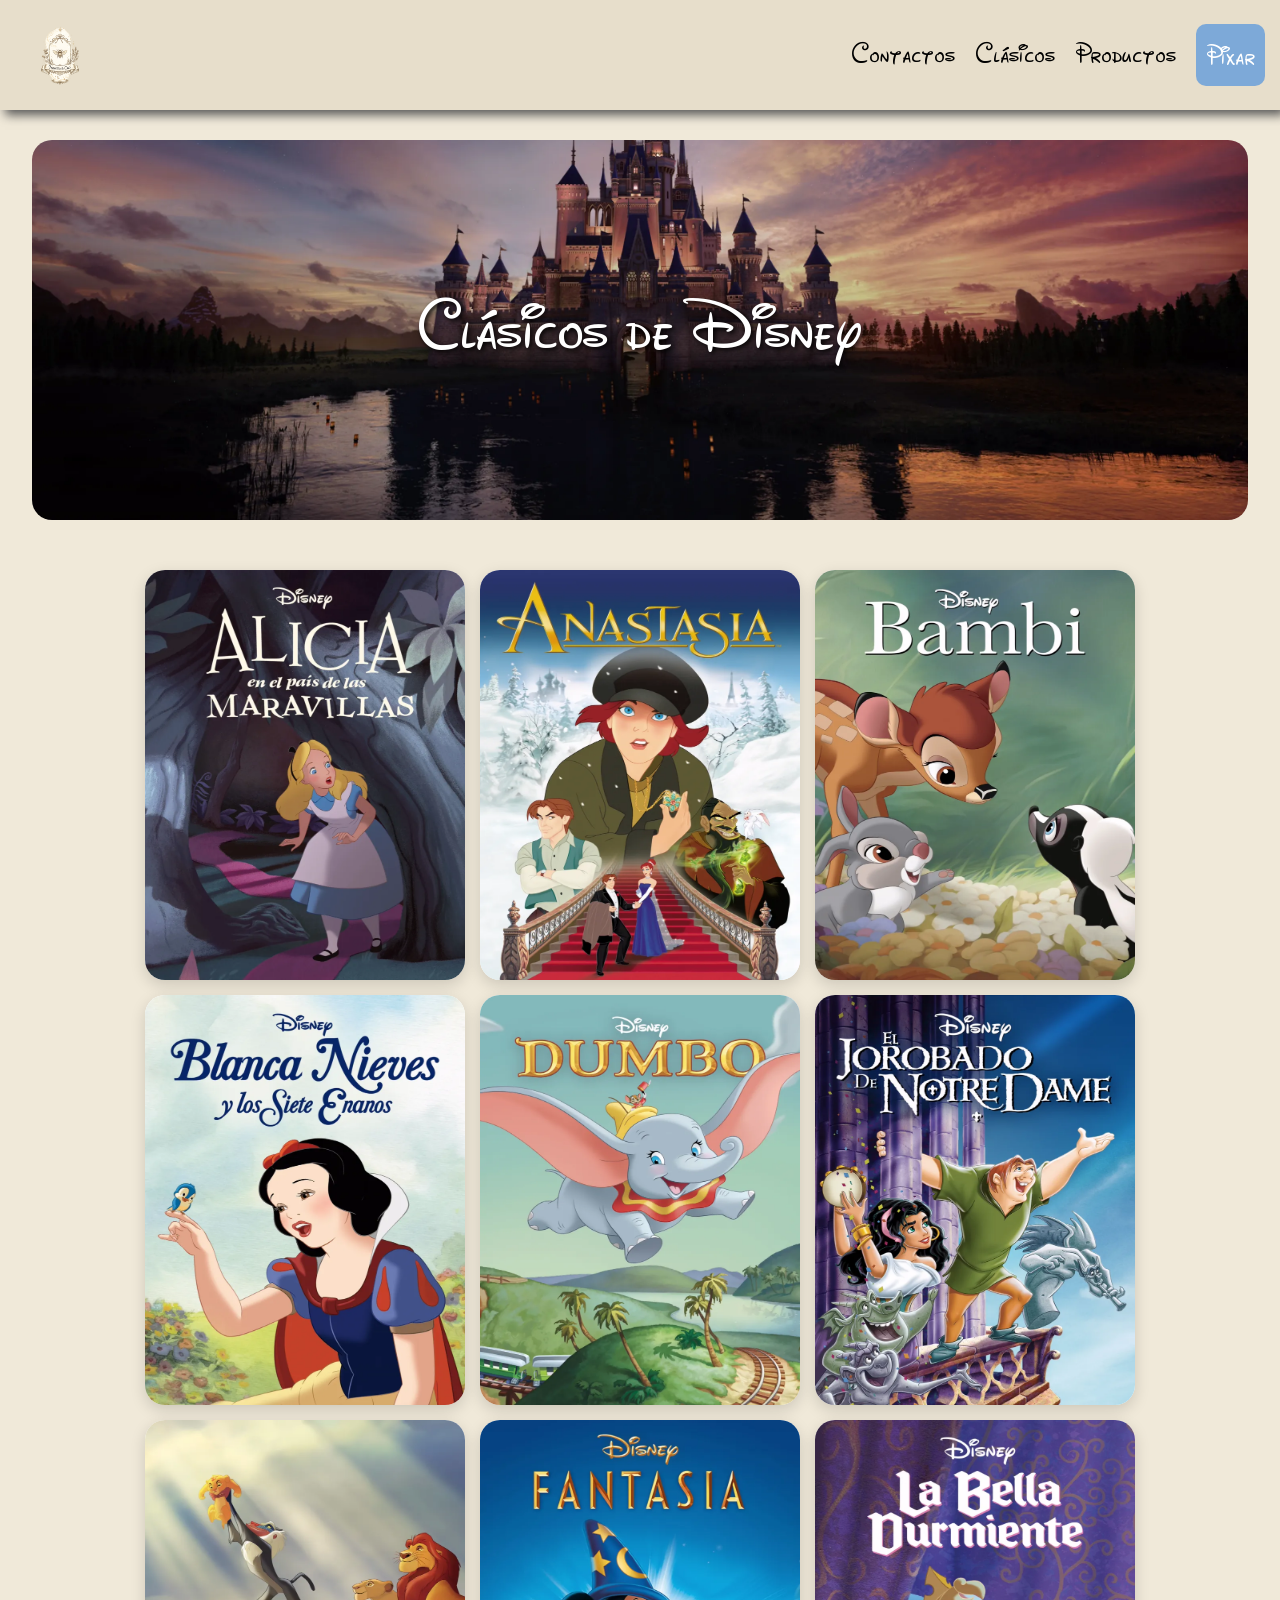
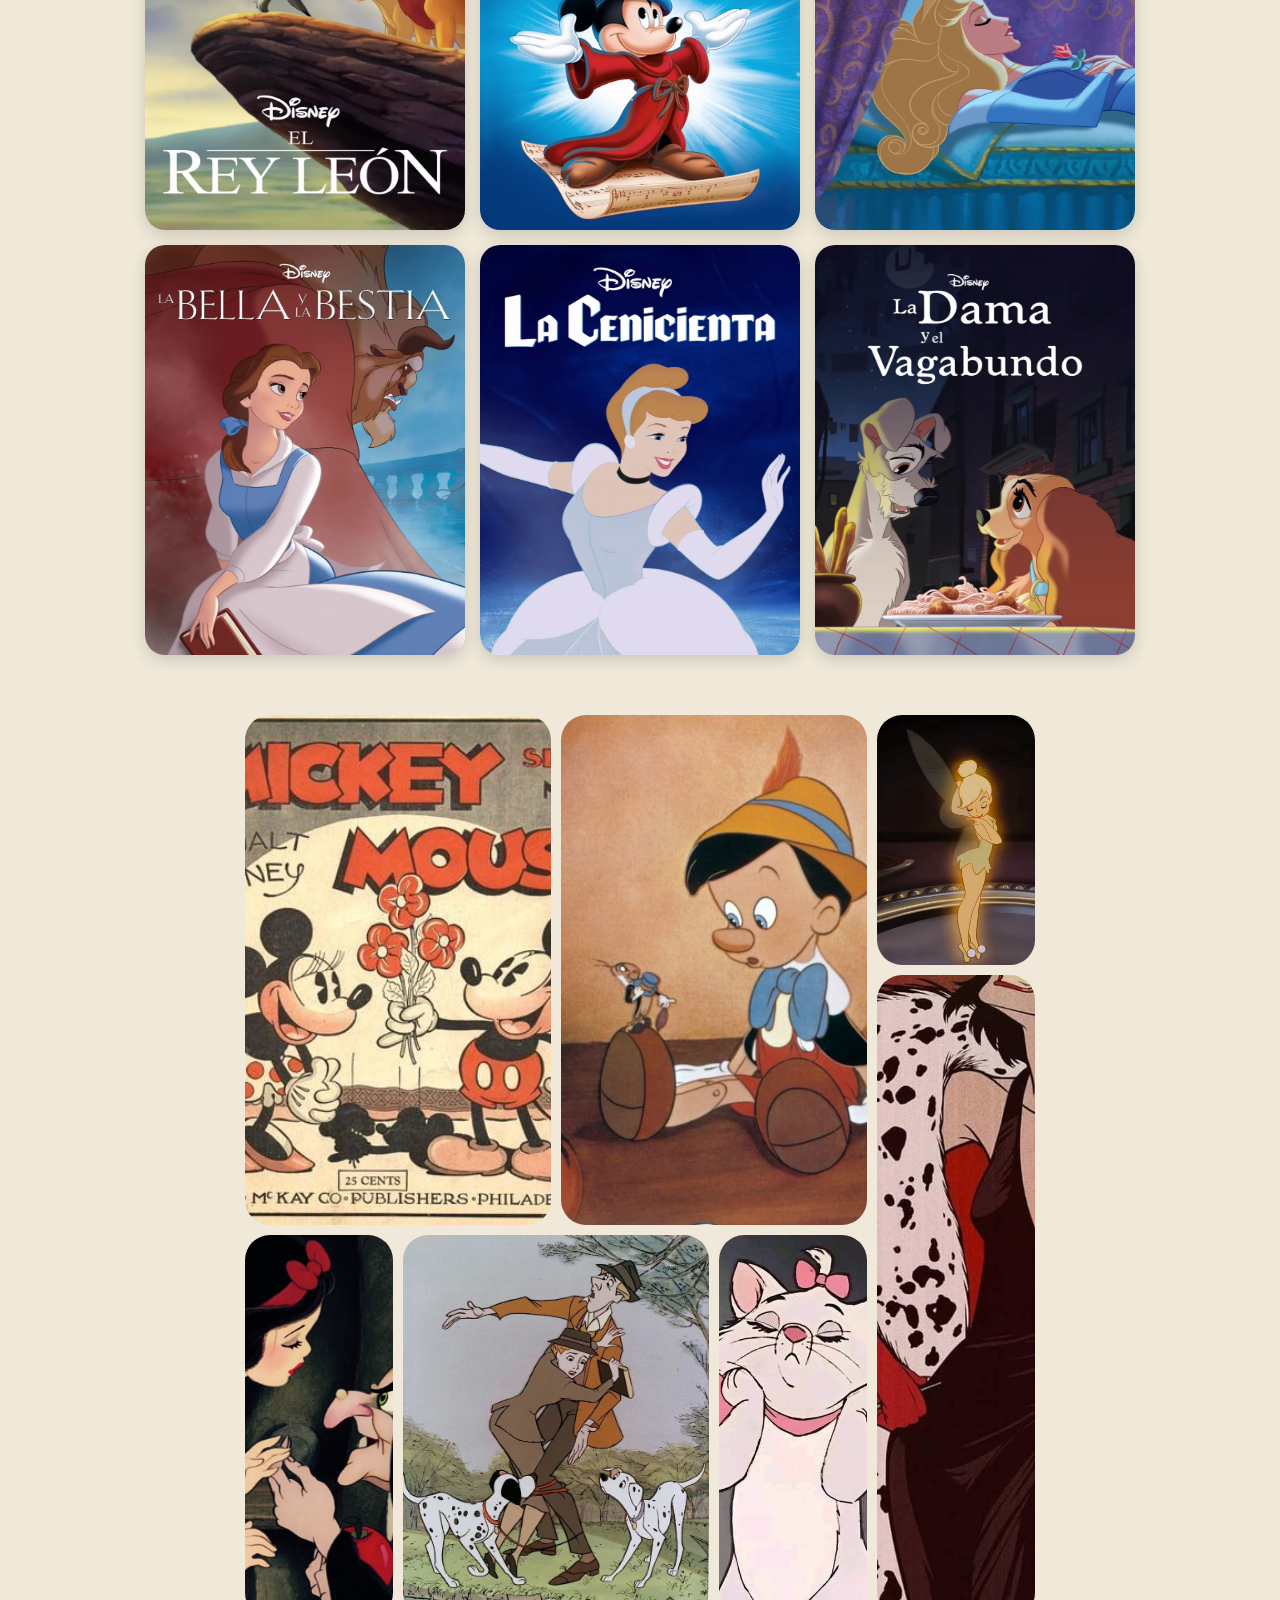
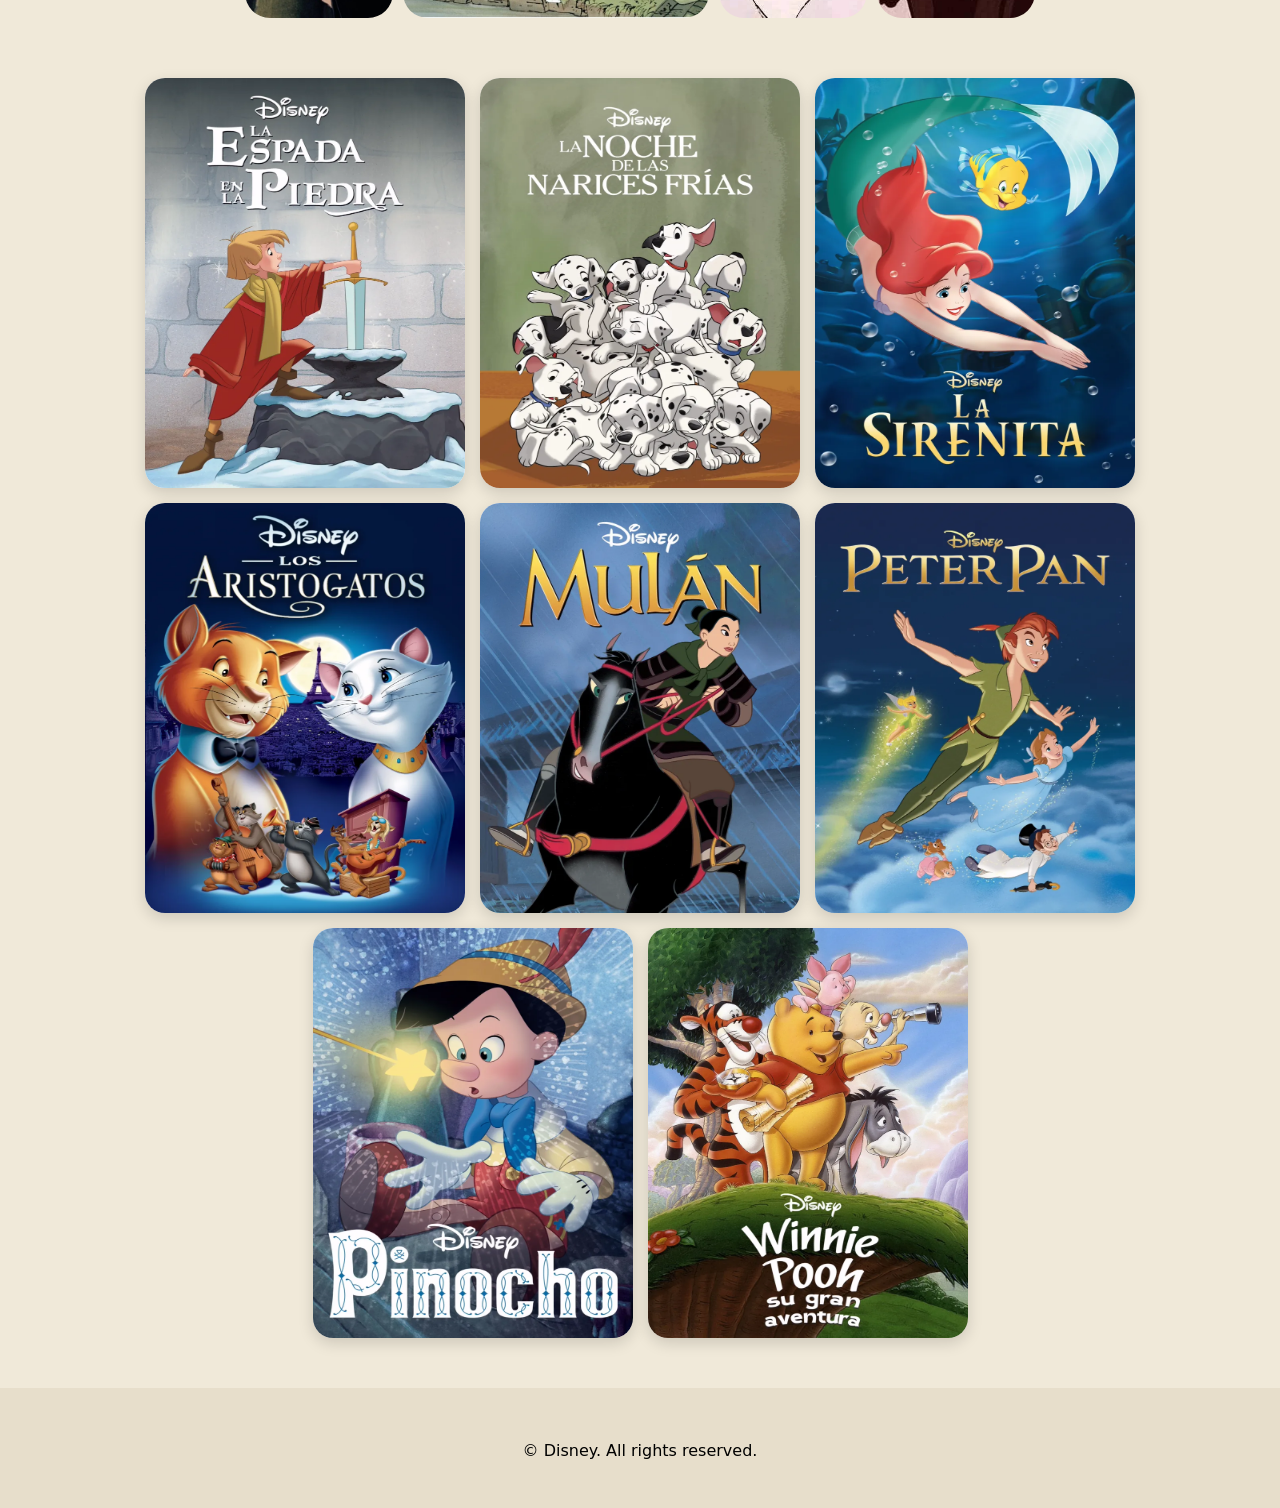
==== commit 973521ed: "13/6" ====
--- a/Pages/clasicos.html
+++ b/Pages/clasicos.html
@@ -1,191 +1,232 @@
-<!doctype html>
+<!DOCTYPE html>
 <html lang="en">
-  <head>
-    <meta charset="UTF-8" />
-    <meta name="viewport" content="width=device-width, initial-scale=1.0" />
-    <title>Clásicos</title>
-    <link rel="stylesheet" href="../css/style.css" />
-    <link
-      href="https://cdn.jsdelivr.net/npm/bootstrap@5.3.8/dist/css/bootstrap.min.css"
-      rel="stylesheet"
-      integrity="sha384-sRIl4kxILFvY47J16cr9ZwB07vP4J8+LH7qKQnuqkuIAvNWLzeN8tE5YBujZqJLB"
-      crossorigin="anonymous"
-    />
-  </head>
-  <body>
-    <header class="encabezado">
-     <a href="../Pages/home.html"> <img src="../src/Logo/Logo.png" alt="Logo" title="Home" /> </a>
-      <nav class="menu">
-        <a href="../Pages/contactos.html" class="btn_menu">Contactos</a>
-        <a href="../Pages/clasicos.html" class="btn_menu">Clásicos</a>
-        <a href="../Pages/productos.html" class="btn_menu">Productos</a>
-        <a href="../Pages/pixar.html" class="btn_pixar">Pixar</a>
-      </nav>
-    </header>
-
-    <main>
-      <section class="galeria">
-        <div class="img1">
-          <img src="../src/Clásicos/Galeria/1.png" alt="" />
-        </div>
-        <div class="img2">
-          <img src="../src/Clásicos/Galeria/2.png" alt="" />
-        </div>
-        <div class="img3">
-          <img src="../src/Clásicos/Galeria/3.png" alt="" />
-        </div>
-        <div class="img4">
-          <img src="../src/Clásicos/Galeria/4.png" alt="" />
-        </div>
-        <div class="img5">
-          <img src="../src/Clásicos/Galeria/5.png" alt="" />
-        </div>
-        <div class="img6">
-          <img src="../src/Clásicos/Galeria/6.png" alt="" />
-        </div>
-        <div class="img7">
-          <img src="../src/Clásicos/Galeria/7.png" alt="" />
-        </div>
-      </section>
-    <section class="titulo_clasicos">
-      <h1>Clásicos Disney</h1>
-    </section>
-      <section class="contenedor_clasicos">
-
-            <div class="clasicos">
-                <img src="../src/Clásicos/Peliculas/alicia-en-el-pais-de-las-maravillas.png" alt="">
-                <h1>Alicia en el País de las Maravillas</h1>
-                <h2>1951 ‧ Infantil/Fantasía ‧ 1h 15m</h2>
-                <p>La pequeña protagonista de Lewis Carroll cae en la guarida de un conejo que la lleva a un mundo de criaturas mágicas.</p>
+    <head>
+        <meta charset="UTF-8" />
+        <meta name="viewport" content="width=device-width, initial-scale=1.0" />
+        <title>Clásicos</title>
+        <link rel="stylesheet" href="../css/style.css" />
+        <link
+            href="https://cdn.jsdelivr.net/npm/bootstrap@5.3.8/dist/css/bootstrap.min.css"
+            rel="stylesheet"
+            integrity="sha384-sRIl4kxILFvY47J16cr9ZwB07vP4J8+LH7qKQnuqkuIAvNWLzeN8tE5YBujZqJLB"
+            crossorigin="anonymous"
+        />
+    </head>
+    <body class="clasicos_body">
+        <header class="encabezado">
+            <a href="../Pages/home.html"> <img src="../src/Logo/Logo.png" alt="Logo" title="Home" /> </a>
+            <nav class="menu">
+                <a href="../Pages/contactos.html" class="btn_menu">Contactos</a>
+                <a href="../Pages/clasicos.html" class="btn_menu">Clásicos</a>
+                <a href="../Pages/productos.html" class="btn_menu">Productos</a>
+                <a href="../Pages/pixar.html" class="btn_pixar">Pixar</a>
+            </nav>
+        </header>
+
+        <main>
+            <section class="banner_clasicos">
+                <h1>Clásicos de Disney</h1>
+            </section>
+            <section class="contenedor_clasicos">
+                <div class="clasicos">
+                    <img src="../src/Clásicos/Peliculas/alicia-en-el-pais-de-las-maravillas.png" alt="" />
+                    <h2>1951 ‧ Infantil/Fantasía ‧ 1h 15m</h2>
+                    <p>
+                        La pequeña protagonista de Lewis Carroll cae en la guarida de un conejo que la lleva a un mundo
+                        de criaturas mágicas.
+                    </p>
+                </div>
+                <div class="clasicos">
+                    <img src="../src/Clásicos/Peliculas/anastasia.png" alt="" />
+                    <h2>1997 ‧ Musical/Aventura ‧ 1h 25m</h2>
+                    <p>
+                        Años después de haber perdido a su familia por un maleficio del malvado Rasputín, una huérfana,
+                        que desconoce su propia identidad como princesa, logra reunirse con su abuela en París.
+                    </p>
+                </div>
+                <div class="clasicos">
+                    <img src="../src/Clásicos/Peliculas/bambi.png" alt="" />
+                    <h2>1942 ‧ Infantil/Fantasía ‧ 1h 10m</h2>
+                    <p>
+                        Un joven ciervo llamado Bambi descubre los valores de la vida en su camino hacia la edad adulta.
+                        Lo acompañarán sus nuevos amigos.
+                    </p>
+                </div>
+                <div class="clasicos">
+                    <img src="../src/Clásicos/Peliculas/blancanieves.png" alt="" />
+                    <h2>1937 ‧ Fantasía/Musical ‧ 1h 23m</h2>
+                    <p>
+                        Blanca Nieves, una mujer joven y hermosa, huye de la reina malvada y se dirige al bosque, donde
+                        conoce a los siete enanos.
+                    </p>
+                </div>
+                <div class="clasicos">
+                    <img src="../src/Clásicos/Peliculas/dumbo.png" alt="" />
+                    <h2>1941 ‧ Infantil/Musical ‧ 1h 4m</h2>
+                    <p>El bebé elefante de un circo tiene orejas grandes, es ridiculizado y luego aprende a volar.</p>
+                </div>
+                <div class="clasicos">
+                    <img src="../src/Clásicos/Peliculas/el-jorobado-de-notre-dame.png" alt="" />
+                    <h2>1996 ‧ Infantil/Musical ‧ 1h 31m</h2>
+                    <p>
+                        Blanca Nieves, una mujer joven y hermosa, huye de la reina malvada y se dirige al bosque, donde
+                        conoce a los siete enanos.
+                    </p>
+                </div>
+                <div class="clasicos">
+                    <img src="../src/Clásicos/Peliculas/el-rey-leon.png" alt="" />
+                    <h2>1994 ‧ Infantil/Musical ‧ 1h 29m</h2>
+                    <p>
+                        El joven Simba, hijo del rey Mufasa, debe luchar contra su malvado tío Scar para ocupar el trono
+                        que dejó su padre asesinado.
+                    </p>
+                </div>
+                <div class="clasicos">
+                    <img src="../src/Clásicos/Peliculas/fantasia.png" alt="" />
+                    <h2>1940 ‧ Infantil/Musical ‧ 2h 5m</h2>
+                    <p>
+                        La obra maestra de W. Disney es extravagante en vista y el sonido, con ocho secuencias de música
+                        clásica con las más innovadoras animaciones de su época.
+                    </p>
+                </div>
+                <div class="clasicos">
+                    <img src="../src/Clásicos/Peliculas/la-bella-durmiente.png" alt="" />
+                    <h2>1959 ‧ Infantil/Fantasía ‧ 1h 15m</h2>
+                    <p>
+                        Tres hadas madrinas y un apuesto príncipe salvan a la princesa Aurora de la maldición de la
+                        bruja Maléfica.
+                    </p>
+                </div>
+                <div class="clasicos">
+                    <img src="../src/Clásicos/Peliculas/la-bella-y-la-bestia.png" alt="" />
+                    <h2>1991 ‧ Musical/Fantasía ‧ 1h 24m</h2>
+                    <p>
+                        Una doncella francesa toma el lugar de su padre secuestrado en el castillo encantado de un
+                        príncipe embrujado, el amor es lo único que podrá devolverle su forma humana
+                    </p>
+                </div>
+                <div class="clasicos">
+                    <img src="../src/Clásicos/Peliculas/la-cenicienta.png" alt="" />
+                    <h2>1950 ‧ Fantasía/Musical ‧ 1h 14m</h2>
+                    <p>
+                        Con una malvada madrastra y dos hermanastras celosas que la mantienen esclavizada y en harapos,
+                        Cenicienta no tiene oportunidad de asistir al baile real, hasta que aparece su hada madrina.
+                    </p>
+                </div>
+                <div class="clasicos">
+                    <img src="../src/Clásicos/Peliculas/la-dama-y-el-vagabundo.png" alt="" />
+                    <h2>1955 ‧ Infantil/Romance ‧ 1h 16m</h2>
+                    <p>
+                        La historia clásica animada de Walt Disney, sobre un romance entre una perrita mimada y un perro
+                        vagabundo.
+                    </p>
+                </div>
+
+                <section class="galeria">
+                    <div class="img1">
+                        <img src="../src/Clásicos/Galeria/1.png" alt="" />
+                    </div>
+                    <div class="img2">
+                        <img src="../src/Clásicos/Galeria/2.png" alt="" />
+                    </div>
+                    <div class="img3">
+                        <img src="../src/Clásicos/Galeria/3.png" alt="" />
+                    </div>
+                    <div class="img4">
+                        <img src="../src/Clásicos/Galeria/4.png" alt="" />
+                    </div>
+                    <div class="img5">
+                        <img src="../src/Clásicos/Galeria/5.png" alt="" />
+                    </div>
+                    <div class="img6">
+                        <img src="../src/Clásicos/Galeria/6.png" alt="" />
+                    </div>
+                    <div class="img7">
+                        <img src="../src/Clásicos/Galeria/7.png" alt="" />
+                    </div>
+                </section>
+
+                <div class="clasicos">
+                    <img src="../src/Clásicos/Peliculas/la-espada-en-la-piedra.webp" alt="" />
+                    <h2>1963 ‧ Infantil/Musical ‧ 1h 19m</h2>
+                    <p>
+                        La historia de Disney, sobre el período de aprendizaje del rey Arturo con Merlín. Basada en la
+                        historia de T.H. White.
+                    </p>
+                </div>
+                <div class="clasicos">
+                    <img src="../src/Clásicos/Peliculas/la-noche-de-las-narices-frias.png" alt="" />
+                    <h2>1961 ‧ Infantil/Aventura ‧ 1h 19m</h2>
+                    <p>
+                        Dos perros británicos tratan de rescatar a sus cachorros que fueron secuestrados por Cruella de
+                        Ville.
+                    </p>
+                </div>
+                <div class="clasicos">
+                    <img src="../src/Clásicos/Peliculas/la-sirenita.webp" alt="" />
+                    <h2>1989 ‧ Infantil/Musical ‧ 1h 23m</h2>
+                    <p>
+                        La sirena Ariel está fascinada por el mundo de los humanos, pero su padre le prohíbe
+                        relacionarse con ellos. En un viaje secreto, se enamora de un humano y recurre a una perversa
+                        hechicera para que, mediante un conjuro, su amor triunfe.
+                    </p>
+                </div>
+                <div class="clasicos">
+                    <img src="../src/Clásicos/Peliculas/los-aristogatos.webp" alt="" />
+                    <h2>1970 ‧ Infantil/Comedia ‧ 1h 18m</h2>
+                    <p>
+                        Cuando Madame Adelaide Bonfamille muere, deja su fortuna a su gato. Esto enfurece a su mayordomo
+                        Edgar, quien tiene planes malvados, incluida la muerte inmediata de la gata Duquesa y sus tres
+                        gatitos.
+                    </p>
+                </div>
+                <div class="clasicos">
+                    <img src="../src/Clásicos/Peliculas/mulan.png" alt="" />
+                    <h2>1998 ‧ Infantil/Musical ‧ 1h 28m</h2>
+                    <p>
+                        Mulán prueba su valor cuando, disfrazada del soldado "Ping", toma el lugar de su padre en el
+                        ejército imperial chino. Con la ayuda del dragón Mushu y el grillo de la suerte Cri-Kee, lucha
+                        por ganarse el respto de sus compañeros guerreros y de si cápitan Shang.
+                    </p>
+                </div>
+                <div class="clasicos">
+                    <img src="../src/Clásicos/Peliculas/peter-pan.png" alt="" />
+                    <h2>1953 ‧ Infantil/Fantasía ‧ 1h 16m</h2>
+                    <p>
+                        Peter y Campanita llevan a tres niños al país de Nunca Jamás para ver a los niños perdidos, a
+                        los indios, al capitán Garfio y a sus piratas.
+                    </p>
+                </div>
+                <div class="clasicos">
+                    <img src="../src/Clásicos/Peliculas/pinocho.png" alt="" />
+                    <h2>1940 ‧ Infantil/Fantasía ‧ 1h 28m</h2>
+                    <p>
+                        Pepe Grillo cuenta la historia de una marioneta de madera que tiene la oportunidad de
+                        convertirse en un chico real.
+                    </p>
+                </div>
+                <div class="clasicos">
+                    <img src="../src/Clásicos/Peliculas/winnie-pooh.png" alt="" />
+                    <h2>1977 ‧ Infantil/Musical ‧ 1h 14m</h2>
+                    <p>
+                        Una trilogía de cortometrajes incluyendo "Winnie the Pooh and the Blustery Day". Ganadora de un
+                        Óscar.
+                    </p>
+                </div>
+            </section>
+        </main>
+
+        <footer>
+            <div class="infofooter">
+                <img src="../src/Logo.png" alt="" />
+                <p>© Disney. All rights reserved.</p>
             </div>
-            <div class="clasicos">
-                <img src="../src/Clásicos/Peliculas/anastasia.png" alt="">
-                <h1>Anastasia</h1>
-                <h2>1997 ‧ Musical/Aventura ‧ 1h 25m</h2>
-                <p>Años después de haber perdido a su familia por un maleficio del malvado Rasputín, una huérfana, que desconoce su propia identidad como princesa, logra reunirse con su abuela en París.</p>
-            </div>
-            <div class="clasicos">
-                <img src="../src/Clásicos/Peliculas/bambi.png" alt="">
-                <h1>Bambi</h1>
-                <h2>1942 ‧ Infantil/Fantasía ‧ 1h 10m</h2>
-                <p>Un joven ciervo llamado Bambi descubre los valores de la vida en su camino hacia la edad adulta. Lo acompañarán sus nuevos amigos.</p>
-            </div>
-            <div class="clasicos">
-                <img src="../src/Clásicos/Peliculas/blancanieves.png" alt="">
-                <h1>Blancanieves y los siete enanos</h1>
-                <h2>1937 ‧ Fantasía/Musical ‧ 1h 23m</h2>
-                <p>Blanca Nieves, una mujer joven y hermosa, huye de la reina malvada y se dirige al bosque, donde conoce a los siete enanos.</p>
-            </div>
-            <div class="clasicos">
-                <img src="../src/Clásicos/Peliculas/dumbo.png" alt="">
-                <h1>Dumbo</h1>
-                <h2>1941 ‧ Infantil/Musical ‧ 1h 4m</h2>
-                <p>El bebé elefante de un circo tiene orejas grandes, es ridiculizado y luego aprende a volar.</p>
-            </div>
-            <div class="clasicos">
-                <img src="../src/Clásicos/Peliculas/el-jorobado-de-notre-dame.png" alt="">
-                <h1>El jorobado de Notre Dame</h1>
-                <h2>1996 ‧ Infantil/Musical ‧ 1h 31m</h2>
-                <p>Blanca Nieves, una mujer joven y hermosa, huye de la reina malvada y se dirige al bosque, donde conoce a los siete enanos.</p>
-            </div>
-            <div class="clasicos">
-                <img src="../src/Clásicos/Peliculas/el-rey-leon.png" alt="">
-                <h1>El rey león</h1>
-                <h2>1994 ‧ Infantil/Musical ‧ 1h 29m</h2>
-                <p>El joven Simba, hijo del rey Mufasa, debe luchar contra su malvado tío Scar para ocupar el trono que dejó su padre asesinado.</p>
-            </div>
-            <div class="clasicos">
-                <img src="../src/Clásicos/Peliculas/fantasia.png" alt="">
-                <h1>Fantasía</h1>
-                <h2>1940 ‧ Infantil/Musical ‧ 2h 5m</h2>
-                <p>Este filme estrenado en 1940, representa el experimento más audaz de Disney hasta la fecha. En el mismo se plasma la visión de Disney al mezclar la imaginación animada con la música clásica. Lo que había comenzado como un vehículo para mejorar la carrera de Mickey Mouse, se ha convertido en todo un clásico de la animación.</p>
-            </div>
-            <div class="clasicos">
-                <img src="../src/Clásicos/Peliculas/la-bella-durmiente.png" alt="">
-                <h1>La bella durmiente</h1>
-                <h2>1959 ‧ Infantil/Fantasía ‧ 1h 15m</h2>
-                <p>Tres hadas madrinas y un apuesto príncipe salvan a la princesa Aurora de la maldición de la bruja Maléfica.</p>
-            </div>
-            <div class="clasicos">
-                <img src="../src/Clásicos/Peliculas/la-bella-y-la-bestia.png" alt="">
-                <h1>La bella y la bestia</h1>
-                <h2>1991 ‧ Musical/Fantasía ‧ 1h 24m</h2>
-                <p>Una doncella francesa toma el lugar de su padre secuestrado en el castillo encantado de un príncipe embrujado, el amor es lo único que podrá devolverle su forma humana</p>
-            </div>
-            <div class="clasicos">
-                <img src="../src/Clásicos/Peliculas/la-cenicienta.png" alt="">
-                <h1>La Cenicienta</h1>
-                <h2>1950 ‧ Fantasía/Musical ‧ 1h 14m</h2>
-                <p>Con una malvada madrastra y dos hermanastras celosas que la mantienen esclavizada y en harapos, Cenicienta no tiene oportunidad de asistir al baile real, hasta que aparece su hada madrina.</p>
-            </div>
-            <div class="clasicos">
-                <img src="../src/Clásicos/Peliculas/la-dama-y-el-vagabundo.png" alt="">
-                <h1>La dama y el vagabundo</h1>
-                <h2>1955 ‧ Infantil/Romance ‧ 1h 16m</h2>
-                <p>La historia clásica animada de Walt Disney, sobre un romance entre una perrita mimada y un perro vagabundo.</p>
-            </div>
-            <div class="clasicos">
-                <img src="../src/Clásicos/Peliculas/la-espada-en-la-piedra.webp" alt="">
-                <h1>La espada en la piedra</h1>
-                <h2>1963 ‧ Infantil/Musical ‧ 1h 19m</h2>
-                <p>La historia de Disney, sobre el período de aprendizaje del rey Arturo con Merlín. Basada en la historia de T.H. White.</p>
-            </div>
-            <div class="clasicos">
-                <img src="../src/Clásicos/Peliculas/la-noche-de-las-narices-frias.png" alt="">
-                <h1>La noche de las narices frías</h1>
-                <h2>1961 ‧ Infantil/Aventura ‧ 1h 19m</h2>
-                <p>Dos perros británicos tratan de rescatar a sus cachorros que fueron secuestrados por Cruella de Ville.</p>
-            </div>
-            <div class="clasicos">
-                <img src="../src/Clásicos/Peliculas/la-sirenita.webp" alt="">
-                <h1>La sirenita</h1>
-                <h2>1989 ‧ Infantil/Musical ‧ 1h 23m</h2>
-                <p>La sirena Ariel está fascinada por el mundo de los humanos, pero su padre le prohíbe relacionarse con ellos. En un viaje secreto, se enamora de un humano y recurre a una perversa hechicera para que, mediante un conjuro, su amor triunfe.</p>
-            </div>
-            <div class="clasicos">
-                <img src="../src/Clásicos/Peliculas/los-aristogatos.webp" alt="">
-                <h1>Los aristogatos</h1>
-                <h2>1970 ‧ Infantil/Comedia ‧ 1h 18m</h2>
-                <p>Cuando Madame Adelaide Bonfamille muere, deja su fortuna a su gato. Esto enfurece a su mayordomo Edgar, quien tiene planes malvados, incluida la muerte inmediata de la gata Duquesa y sus tres gatitos.</p>
-            </div>
-            <div class="clasicos">
-                <img src="../src/Clásicos/Peliculas/mulan.png" alt="">
-                <h1>Mulan</h1>
-                <h2>1998 ‧ Infantil/Musical ‧ 1h 28m</h2>
-                <p>El ejército de los Hunos, encabezado por el malvado Shun Yiu, quiere conquistar China. El emperador obliga a todos los varones a alistarse en el Ejército para proteger el imperio. Por otra parte, Mulán es una chica joven y valiente que vive en una aldea. Su padre está enfermo, pero a pesar de ello quiere luchar por su país. Mulán no lo va a consentir y se fugará de casa con la intención de hacerse pasar por un chico y combatir en lugar de su padre.</p>
-            </div>
-            <div class="clasicos">
-                <img src="../src/Clásicos/Peliculas/peter-pan.png" alt="">
-                <h1>Peter Pan</h1>
-                <h2>1953 ‧ Infantil/Fantasía ‧ 1h 16m</h2>
-                <p>Peter y Campanita llevan a tres niños al país de Nunca Jamás para ver a los niños perdidos, a los indios, al capitán Garfio y a sus piratas.</p>
-            </div>
-            <div class="clasicos">
-                <img src="../src/Clásicos/Peliculas/pinocho.png" alt="">
-                <h1>Pinocho</h1>
-                <h2>1940 ‧ Infantil/Fantasía ‧ 1h 28m</h2>
-                <p>Pepe Grillo cuenta la historia de una marioneta de madera que tiene la oportunidad de convertirse en un chico real.</p>
-            </div>
-            <div class="clasicos">
-                <img src="../src/Clásicos/Peliculas/winnie-pooh.png" alt="">
-                <h1>Las aventuras de Winnie Pooh</h1>
-                <h2>1977 ‧ Infantil/Musical ‧ 1h 14m</h2>
-                <p>Una trilogía de cortometrajes incluyendo "Winnie the Pooh and the Blustery Day". Ganadora de un Óscar.</p>
-            </div>
-        </section>
-    </main>
-
-    <footer>
-      <div class="infofooter">
-        <img src="../src/Logo.png" alt="" />
-        <p>© Disney. All rights reserved.</p>
-      </div>
-    </footer>
-
-    <script
-      src="https://cdn.jsdelivr.net/npm/bootstrap@5.3.8/dist/js/bootstrap.bundle.min.js"
-      integrity="sha384-FKyoEForCGlyvwx9Hj09JcYn3nv7wiPVlz7YYwJrWVcXK/BmnVDxM+D2scQbITxI"
-      crossorigin="anonymous"
-    ></script>
-  </body>
+        </footer>
+
+        <script
+            src="https://cdn.jsdelivr.net/npm/bootstrap@5.3.8/dist/js/bootstrap.bundle.min.js"
+            integrity="sha384-FKyoEForCGlyvwx9Hj09JcYn3nv7wiPVlz7YYwJrWVcXK/BmnVDxM+D2scQbITxI"
+            crossorigin="anonymous"
+        ></script>
+    </body>
 </html>
--- a/css/style.css
+++ b/css/style.css
@@ -32,7 +32,7 @@
     display: flex;
     justify-content: space-between;
     background-color: #e7decb;
-    box-shadow: 5px 5px 10px #000000;
+    box-shadow: 5px 5px 10px #575757;
 }
 
 .encabezado img {
@@ -99,85 +99,32 @@
 
 /* Clásicos */
 
-.titulo_clasicos{
-    text-align:center;
-    margin:50px 0;
-}
-
-.titulo_clasicos h1{
+.clasicos_body {
+    background: #f0e9d9;
+
+}
+
+.banner_clasicos {
+    width: 95%;
+    margin: 30px auto;
+    height: 380px;
+    background: url("../src/Fondos/Fondo_Clásicos.png") no-repeat;
+    background-size: cover;
+    background-position: center;
+    border-radius: 20px;
+    display: flex;
+    flex-direction: column;
+    justify-content: center;
+    align-items: center;
+    color: white;
+    text-shadow: 2px 2px 5px black;
+}
+
+.banner_clasicos h1{
     font-family:"disneyfont";
     font-size:70px;
 }
 
-.contenedor_clasicos {
-    width: 95%;
-    margin: 60px auto;
-    display: flex;
-    justify-content: center;
-    gap: 15px;
-    flex-wrap: wrap;
-}
-
-.clasicos {
-    width: 320px;
-    height: 520px; 
-    border-radius: 15px;
-    background: white;
-    overflow: hidden;
-    border-radius: 20px;
-    text-align: center;
-    color: white;
-    box-shadow: 0 5px 15px rgba(0,0,0,.15);
-    animation: mover 2s linear forwards;
-    transition: 0.4s;
-    opacity: 0;
-    position: relative;
-    animation-timeline: view();
-    animation-range: entry 0;
-}
-
-@keyframes mover {
-    from {
-        opacity: 0;
-        scale: 0.5;
-    }
-    to {
-        opacity: 1;
-        scale: 1;
-    }
-}
-
-.clasicos:hover{
-    transform: translateY(-10px);
-    box-shadow: 0 15px 30px rgba(0,0,0,.25);
-}
-
-.clasicos img{
-    width: 100%;
-    height: 400px;
-    object-fit: cover;
-}
-
-.clasicos h1{
-    padding: 10px;
-    font-size: 22px;
-    font-weight: bold;
-    color: #222;
-}
-
-.clasicos h2{
-    padding: 15px;
-    font-size: 15px;
-    color: #666;
-}
-
-.clasicos p{
-    font-size: 15px;
-    padding: 10px;
-    color: #444;
-    overflow: hidden;
-}
-
 .img1 {
     grid-area: img1;
 }
@@ -205,7 +152,6 @@
 .img7 {
     grid-area: img7;
 }
-
 
 .galeria {
     width: 85%;
@@ -237,6 +183,86 @@
     box-shadow: 3px 2px 5px rgb(0, 0, 0);
 }
 
+.titulo_clasicos{
+    text-align:center;
+    margin:50px 0;
+}
+
+.titulo_clasicos h1{
+    font-family:"disneyfont";
+    font-size:70px;
+}
+
+.contenedor_clasicos {
+    width: 95%;
+    margin: 50px auto;
+    display: flex;
+    justify-content: center;
+    gap: 15px;
+    flex-wrap: wrap;
+    
+}
+
+.clasicos {
+    width: 320px;
+    height: 410px; 
+    border-radius: 20px;
+    background: white;
+    overflow: hidden;
+    border-radius: 20px;
+    text-align: center;
+    color: white;
+    box-shadow: 0 5px 15px rgba(0,0,0,.15);
+    animation: mover 2s linear forwards;
+    transition: 0.4s;
+    position: relative;
+    animation-timeline: view();
+    animation-range: entry 0;
+}
+
+@keyframes mover {
+    from {
+        opacity: 0;
+        scale: 0.5;
+    }
+    to {
+        opacity: 1;
+        scale: 1;
+    }
+}
+
+.clasicos:hover{
+    height: 640px;
+    transform: translateY(-10px);
+    box-shadow: 0 15px 30px rgba(0,0,0,.25);
+}
+
+.clasicos img{
+    width: 100%;
+    height: 410px;
+}
+
+.clasicos h2{
+    padding: 15px;
+    font-size: 16px;
+    color: #000000;
+}
+
+.clasicos p{
+    opacity: 0;
+    max-height: 0;
+    overflow: hidden;
+    transition: 0.4s ease;
+    padding: 0 15px;
+    color: #000000;
+}
+
+.clasicos:hover p{
+    opacity: 1;
+    max-height: 200px;
+    padding: 10 15px;
+}
+
 /* Contactos */ 
 
 .Contactos_body {
@@ -340,7 +366,7 @@
 
 /* Productos */
 
-.productos{
+.productos {
     width: 95%;
     margin: 30px auto;
     display: flex;
@@ -348,20 +374,20 @@
     align-items: flex-start;
 }
 
-.banner_productos{
-    width:95%;
-    margin:30px auto;
-    height:250px;
-    background:url("../src/Fondos/Fondo.jpg");
-    background-size:cover;
-    background-position:center;
-    border-radius:20px;
-    display:flex;
-    flex-direction:column;
-    justify-content:center;
-    align-items:center;
-    color:white;
-    text-shadow:2px 2px 5px black;
+.banner_productos {
+    width: 95%;
+    margin: 30px auto;
+    height: 250px;
+    background: url("../src/Fondos/Fondo_Productos.png") no-repeat;
+    background-size: cover;
+    background-position: center;
+    border-radius: 20px;
+    display: flex;
+    flex-direction: column;
+    justify-content: center;
+    align-items: center;
+    color: white;
+    text-shadow: 2px 2px 5px black;
 }
 
 .banner_productos h1{
@@ -375,6 +401,7 @@
     gap:25px;
     flex:1;
 }
+
 .contenedor_form{
     width: 260px;
     min-width: 260px;
@@ -417,6 +444,7 @@
 }
 
 .tarjetas{
+    height: 580px;
     background:white;
     border-radius:20px;
     overflow:hidden;
@@ -443,14 +471,20 @@
 
 .tarjetas h1{
     padding: 15px 10px 5px;
+    height: 60px;
+    font-size: 28px;
 }
 
 .tarjetas h2{
     margin-bottom: 10px;
+    height: 40px;
+    font-size: 25px;
 }
 
 .tarjetas p{
     min-height: 60px;
+    height: 25px;
+    font-size: 18px;
 }
 
 .btnfav, .btncarrito{
@@ -458,6 +492,7 @@
     border-radius:10px;
     padding:10px;
     width:90%;
+    height:40px;
     margin:5px;
     cursor:pointer;
     transition:.3s;
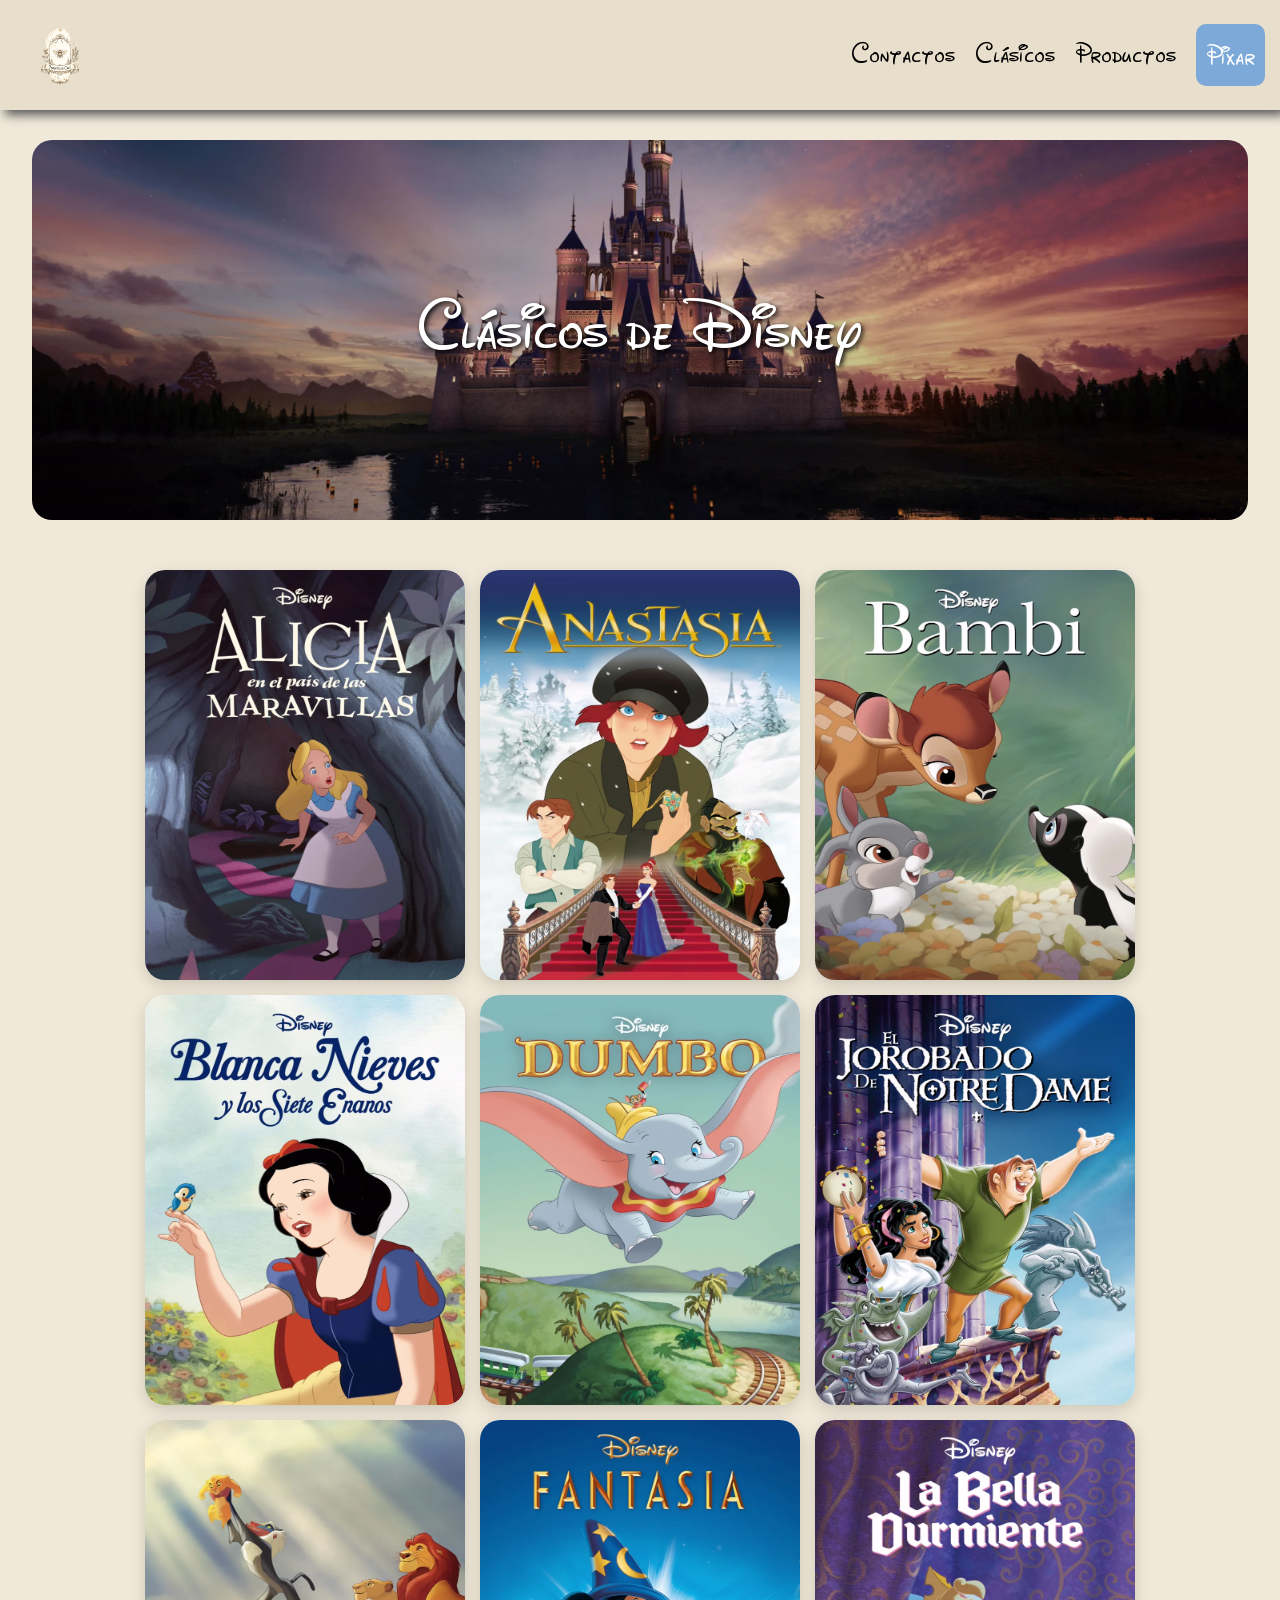
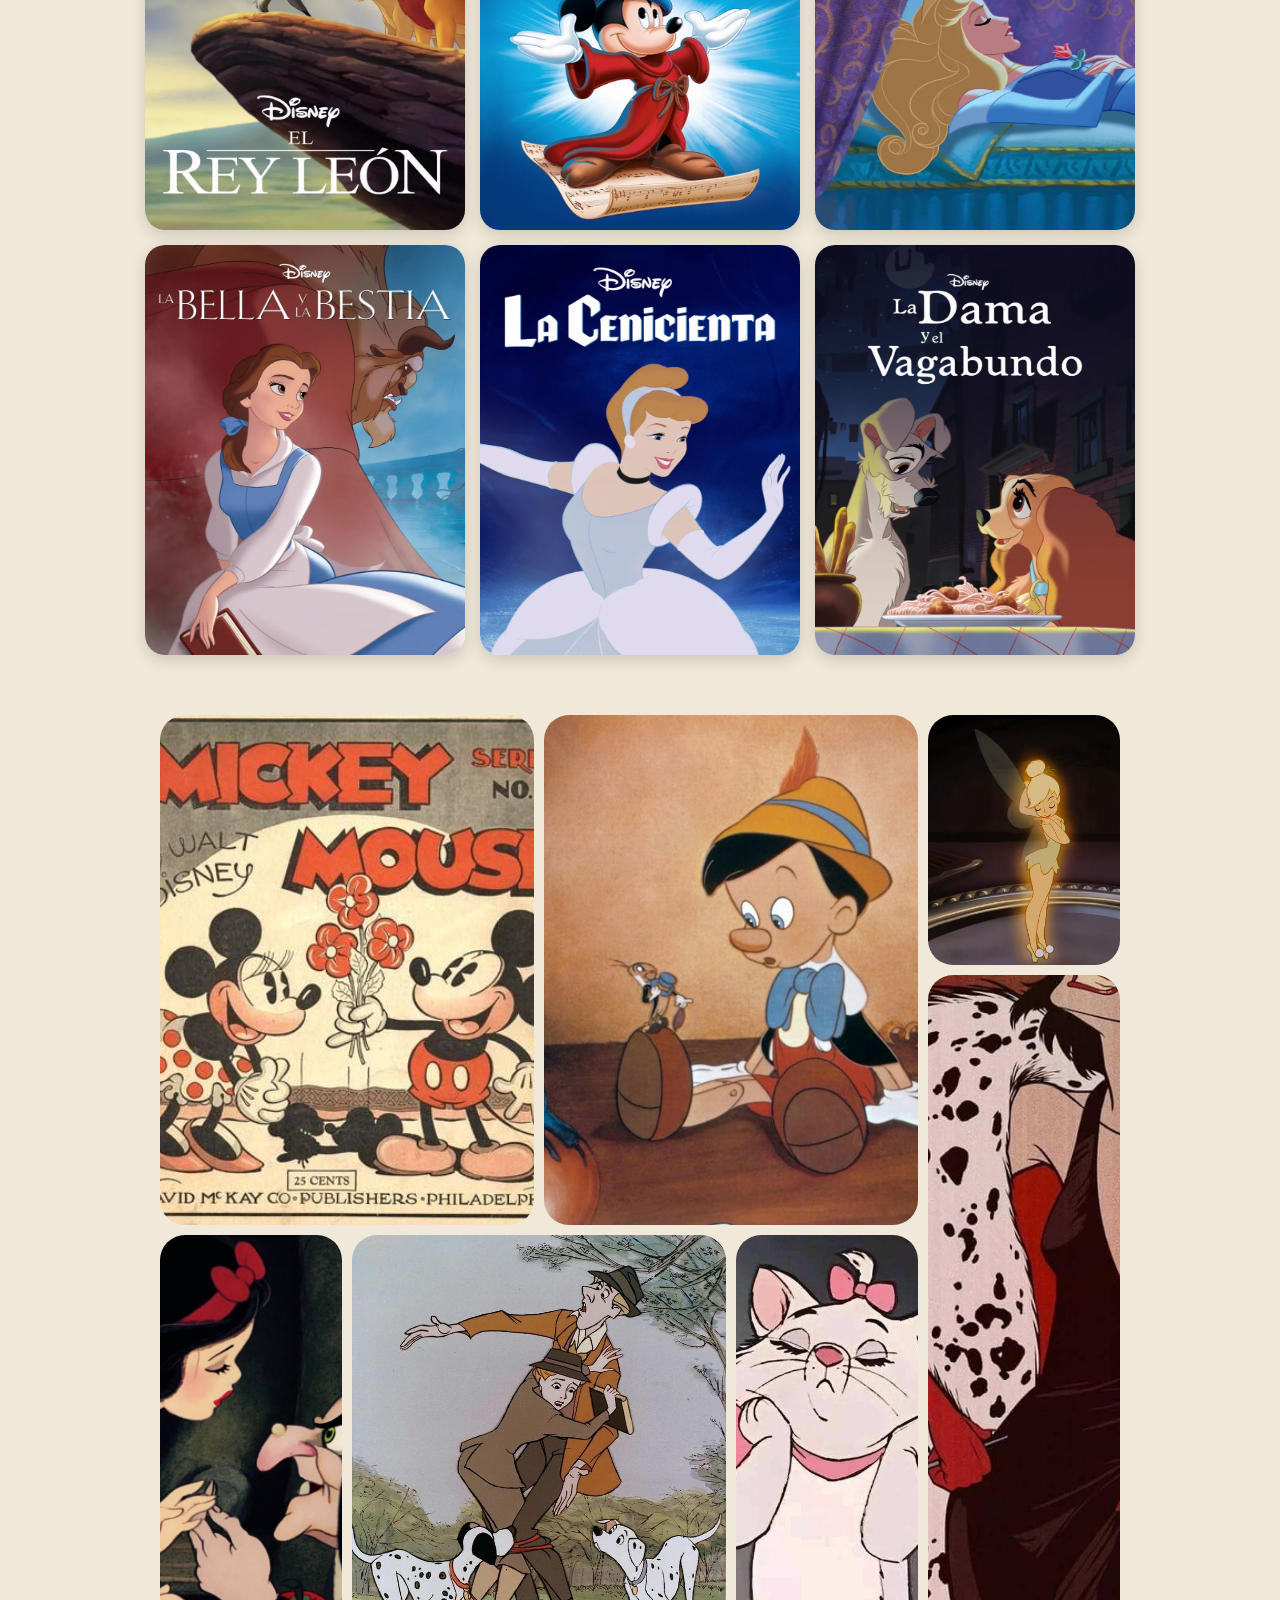
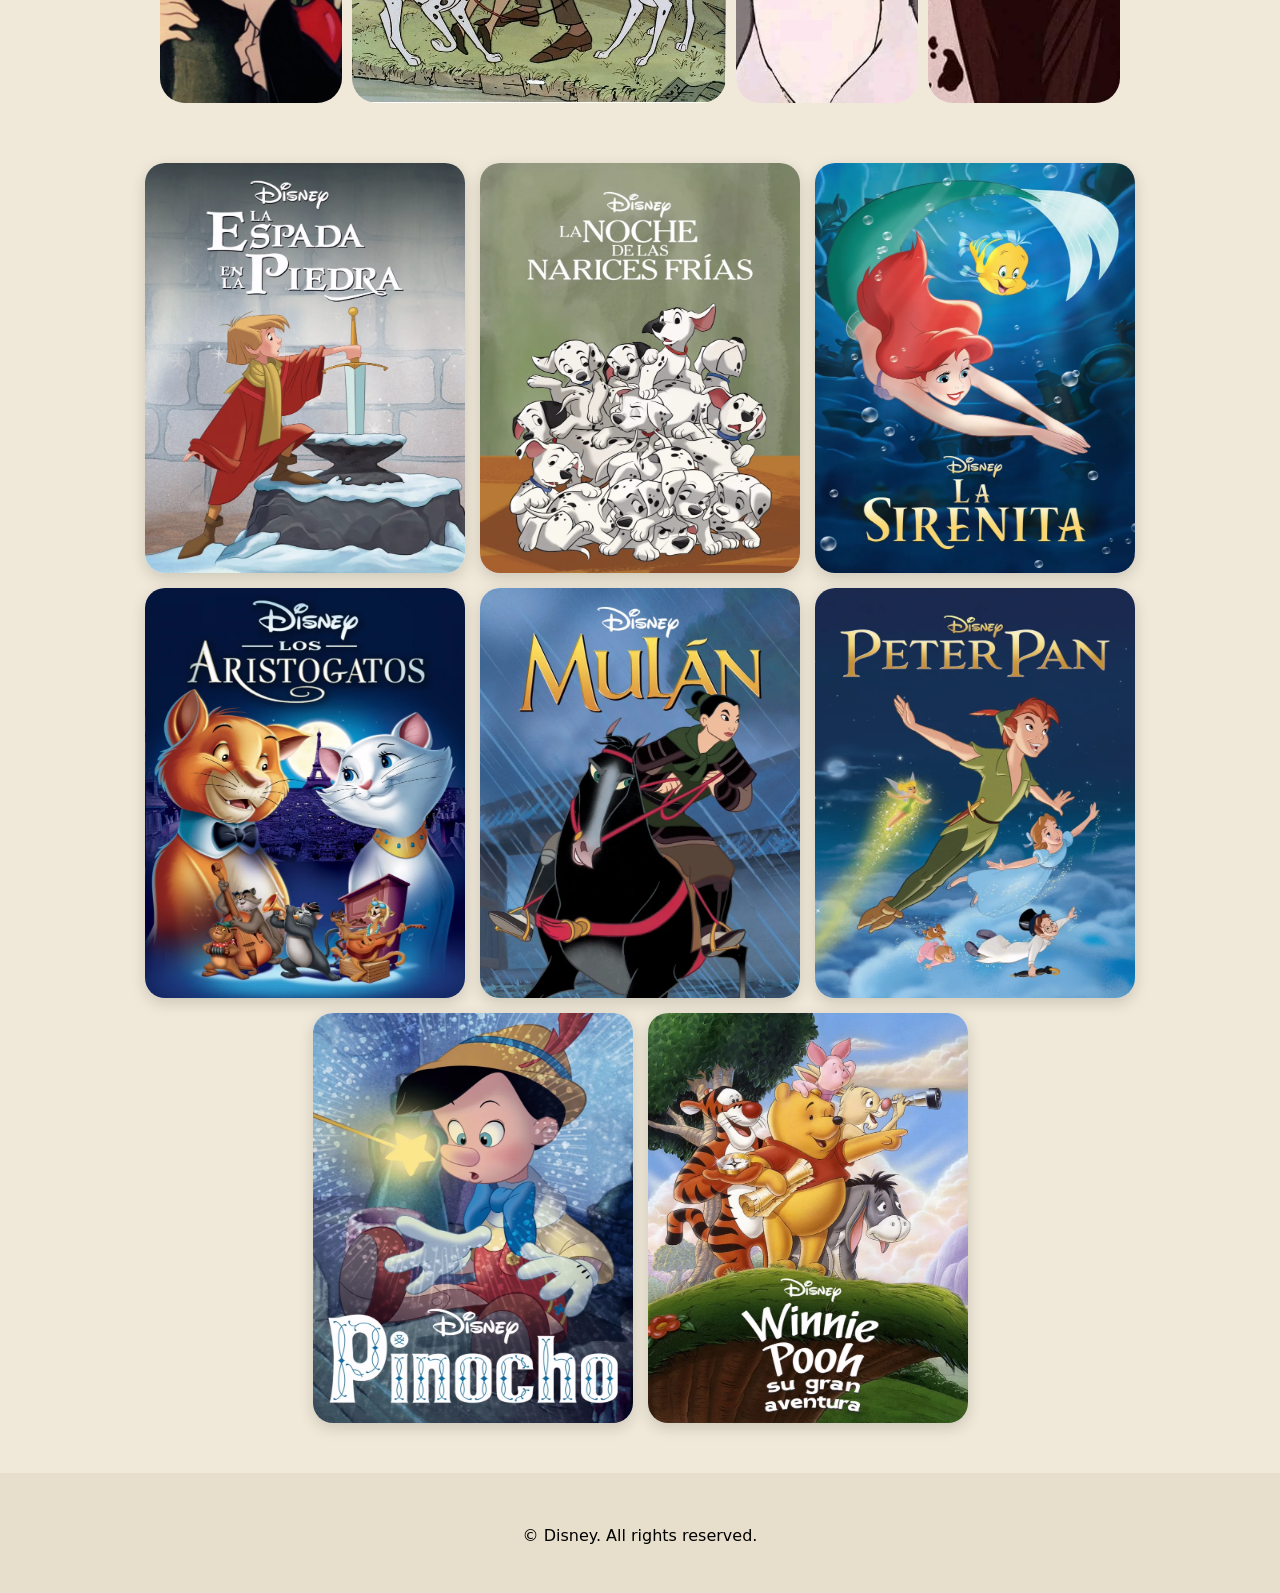
==== commit 746eced9: "." ====
--- a/Pages/clasicos.html
+++ b/Pages/clasicos.html
@@ -222,11 +222,5 @@
                 <p>© Disney. All rights reserved.</p>
             </div>
         </footer>
-
-        <script
-            src="https://cdn.jsdelivr.net/npm/bootstrap@5.3.8/dist/js/bootstrap.bundle.min.js"
-            integrity="sha384-FKyoEForCGlyvwx9Hj09JcYn3nv7wiPVlz7YYwJrWVcXK/BmnVDxM+D2scQbITxI"
-            crossorigin="anonymous"
-        ></script>
     </body>
 </html>
--- a/css/style.css
+++ b/css/style.css
@@ -101,7 +101,6 @@
 
 .clasicos_body {
     background: #f0e9d9;
-
 }
 
 .banner_clasicos {
@@ -154,8 +153,8 @@
 }
 
 .galeria {
-    width: 85%;
-    height: 90%;
+    width: 99%;
+    height: 50%;
     margin: 45px auto;
     display: grid;
     grid-template-areas: 
@@ -209,7 +208,6 @@
     border-radius: 20px;
     background: white;
     overflow: hidden;
-    border-radius: 20px;
     text-align: center;
     color: white;
     box-shadow: 0 5px 15px rgba(0,0,0,.15);
@@ -331,6 +329,64 @@
     background: linear-gradient(to right, #83120a, #E11B22);
     transform: scale(1);
     box-shadow: 1px 1px 3px rgb(89, 88, 88);
+}
+
+/* Pixar */
+
+.pixar_body {
+    background: #f0e9d9;
+}
+
+.banner_pixar {
+    width: 95%;
+    margin: 30px auto;
+    height: 380px;
+    background: url("../src/Fondos/Fondo_Pixar.png") no-repeat;
+    background-size: cover;
+    background-position: center;
+    border-radius: 20px;
+    display: flex;
+    flex-direction: column;
+    justify-content: center;
+    align-items: center;
+    color: white;
+    text-shadow: 2px 2px 5px black;
+}
+
+.banner_pixar h1{
+    font-family:"disneyfont";
+    font-size:70px;
+}
+
+.colecciones_pixar {
+    width: 90%;
+    margin: 60px auto;
+    display: flex;
+    justify-content: center;
+    gap: 25px;
+    flex-wrap: wrap;
+}
+
+.tarjetas_pixar {
+    width: 250px;
+    border-radius: 15px;
+    background: white;
+    overflow: hidden;
+    color: white;
+    box-shadow: 0 5px 15px rgba(0,0,0,.15);
+    animation: mover 2s linear forwards;
+    transition: 0.4s;
+}
+
+.tarjetas_pixar:hover{
+    transform: translateY(-10px);
+    box-shadow: 0 0 25px rgba(255,255,255,.3);
+}
+
+.tarjetas_pixar img{
+    width: 100%;
+    height: 350px;
+    object-fit: cover;
 }
 
 footer {
